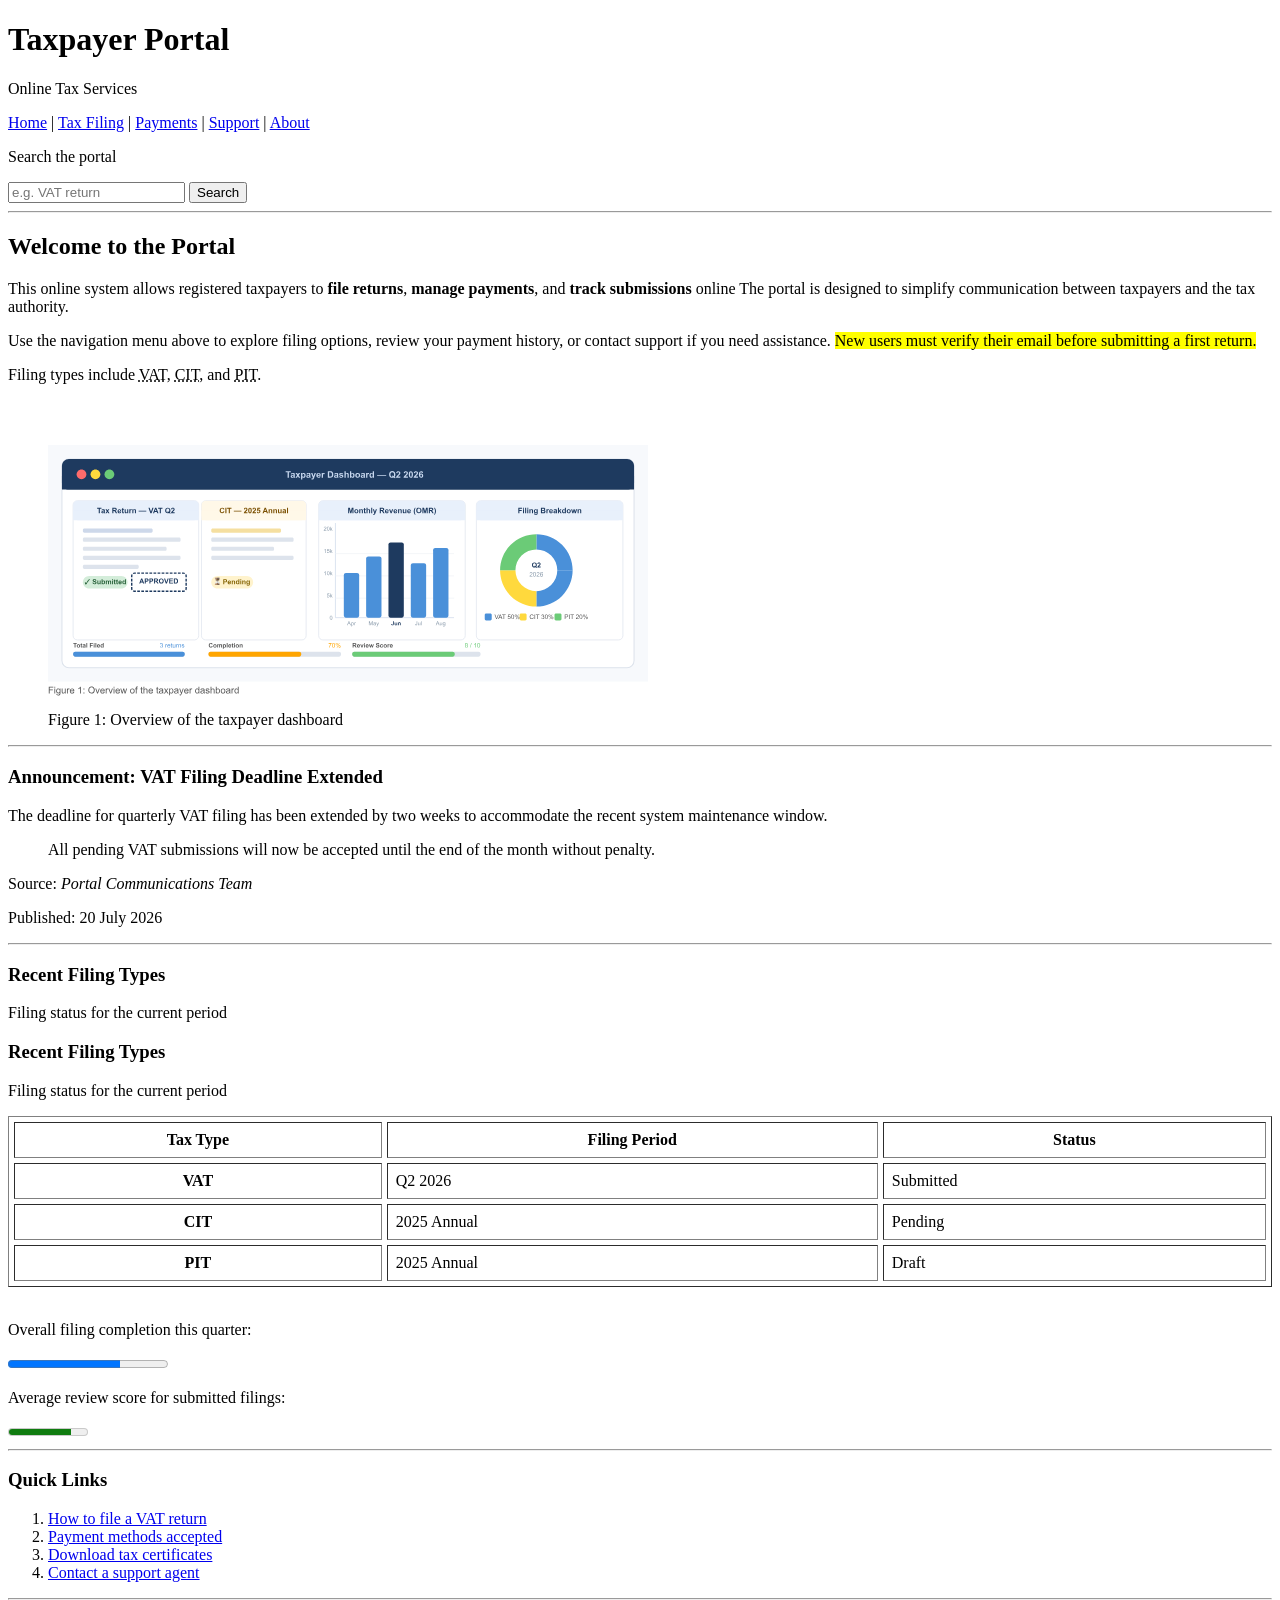
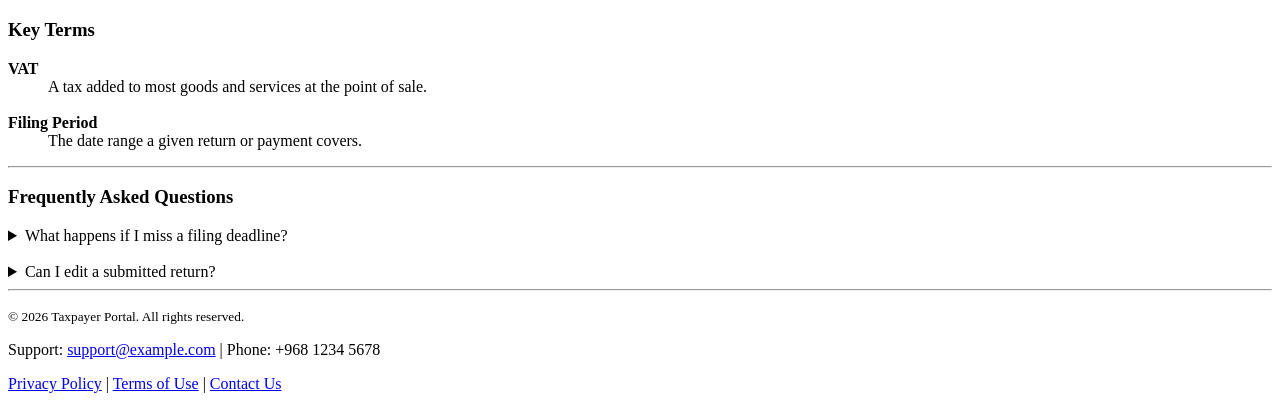
==== index.html @ 8554bd2b "initial work" ====
<!DOCTYPE html>
<html lang="en">
<head>
    <meta charset="UTF-8">
    <title>Taxpayer Portal Project</title>
</head>
<body>

    <h1>Taxpayer Portal</h1>
    <p>Online Tax Services</p>
    
    <p>
        <a href="#">Home</a> | 
        <a href="#">Tax Filing</a> | 
        <a href="#">Payments</a> | 
        <a href="#">Support</a> | 
        <a href="#">About</a>
    </p>

    <p>Search the portal</p>
    <input type="text" placeholder="e.g. VAT return">
    <button>Search</button>

    <hr>

    <h2>Welcome to the Portal</h2>
    <p>
        This online system allows registered taxpayers to
         <strong>file returns</strong>,
         <strong>manage payments</strong>, and 
         <strong>track submissions</strong> online
          The portal is designed to simplify
           communication between taxpayers and the tax authority.
    </p>
    
    <p>
        Use the navigation menu above to explore filing options,
         review your payment history, or contact support if you need assistance. 
        <mark>New users must verify their email before submitting a first return.</mark>
    </p>
    
    <p>
        Filing types include 
        <abbr title="Value Added Tax">VAT</abbr>, 
        <abbr title="Corporate Income Tax">CIT</abbr>, and 
        <abbr title="Personal Income Tax">PIT</abbr>.
    </p>

    <br>

    <figure>
        <img src="Figure.svg" alt="Picture" width="600">
        <figcaption>Figure 1: Overview of the taxpayer dashboard</figcaption>
    </figure>

    <hr>

    <h3>Announcement: VAT Filing Deadline Extended</h3>
    <p>
        The deadline for quarterly VAT filing has been extended by two
         weeks to accommodate the recent system maintenance window.
    </p>
    

    <blockquote cite="Portal Communications Team">
        All pending VAT submissions will now be accepted until the end of the month without penalty.
    </blockquote>
    
    <p>Source: <cite>Portal Communications Team</cite></p>
    <p>Published: <time datetime="2026-07-20">20 July 2026</time></p>

    <hr>

    <h3>Recent Filing Types</h3>
    <p>Filing status for the current period</p>
    
    <!-- قسم جدول الحالات والتقارير الحالية -->
<section>
    <h3>Recent Filing Types</h3>
    <p>Filing status for the current period</p>
    
    <!-- جدول مبني بالـ HTML فقط باستخدام خاصية الحدود والسماكة الافتراضية -->
    <table border="1" cellpadding="8" cellspacing="5" width="100%">
        <thead>
            <tr>
                <th>Tax Type</th>
                <th>Filing Period</th>
                <th >Status</th>
            </tr>
        </thead>
        <tbody>
            <tr>
                <th>VAT</th>
                <td>Q2 2026</td>
                <td>Submitted</td>
            </tr>
            <tr>
                <th>CIT</th>
                <td>2025 Annual</td>
                <td>Pending</td>
            </tr>
            <tr>
                <th>PIT</th>
                <td>2025 Annual</td>
                <td>Draft</td>
            </tr>
        </tbody>
    </table>
</section>


    <br>

    <p>Overall filing completion this quarter:</p>
    <progress value="70" max="100"></progress>
    
    <p>Average review score for submitted filings:</p>
    <meter value="8" min="0" max="10"></meter>

    <hr>

    <h3>Quick Links</h3>
    <ol>
        <li><a href="#">How to file a VAT return</a></li>
        <li><a href="#">Payment methods accepted</a></li>
        <li><a href="#">Download tax certificates</a></li>
        <li><a href="#">Contact a support agent</a></li>
    </ol>

    <hr>

    <h3>Key Terms</h3>

    <dl>
        <dt><strong>VAT</strong></dt>
        <dd>A tax added to most goods and services at the point of sale.</dd>

        <br>

        <dt><strong>Filing Period</strong></dt>
        <dd>The date range a given return or payment covers.</dd>
    </dl>

    <hr>

    <h3>Frequently Asked Questions</h3>

    <details>
        <summary>What happens if I miss a filing deadline?</summary>
        <p>Late submissions may be subject</p>
    </details>

    <br>

    <details>
        <summary>Can I edit a submitted return?</summary>
        <p>Yes, you can </p>
    </details>

    <hr>

    <p><small>&copy; <time datetime="2026">2026</time> Taxpayer Portal. All rights reserved.</small></p>
    <p>Support: <a href="mailto:support@example.com">support@example.com</a> | Phone: +968 1234 5678</p>
    <p>
        <a href="#">Privacy Policy</a> | 
        <a href="#">Terms of Use</a> | 
        <a href="#">Contact Us</a>
    </p>

</body>
</html>
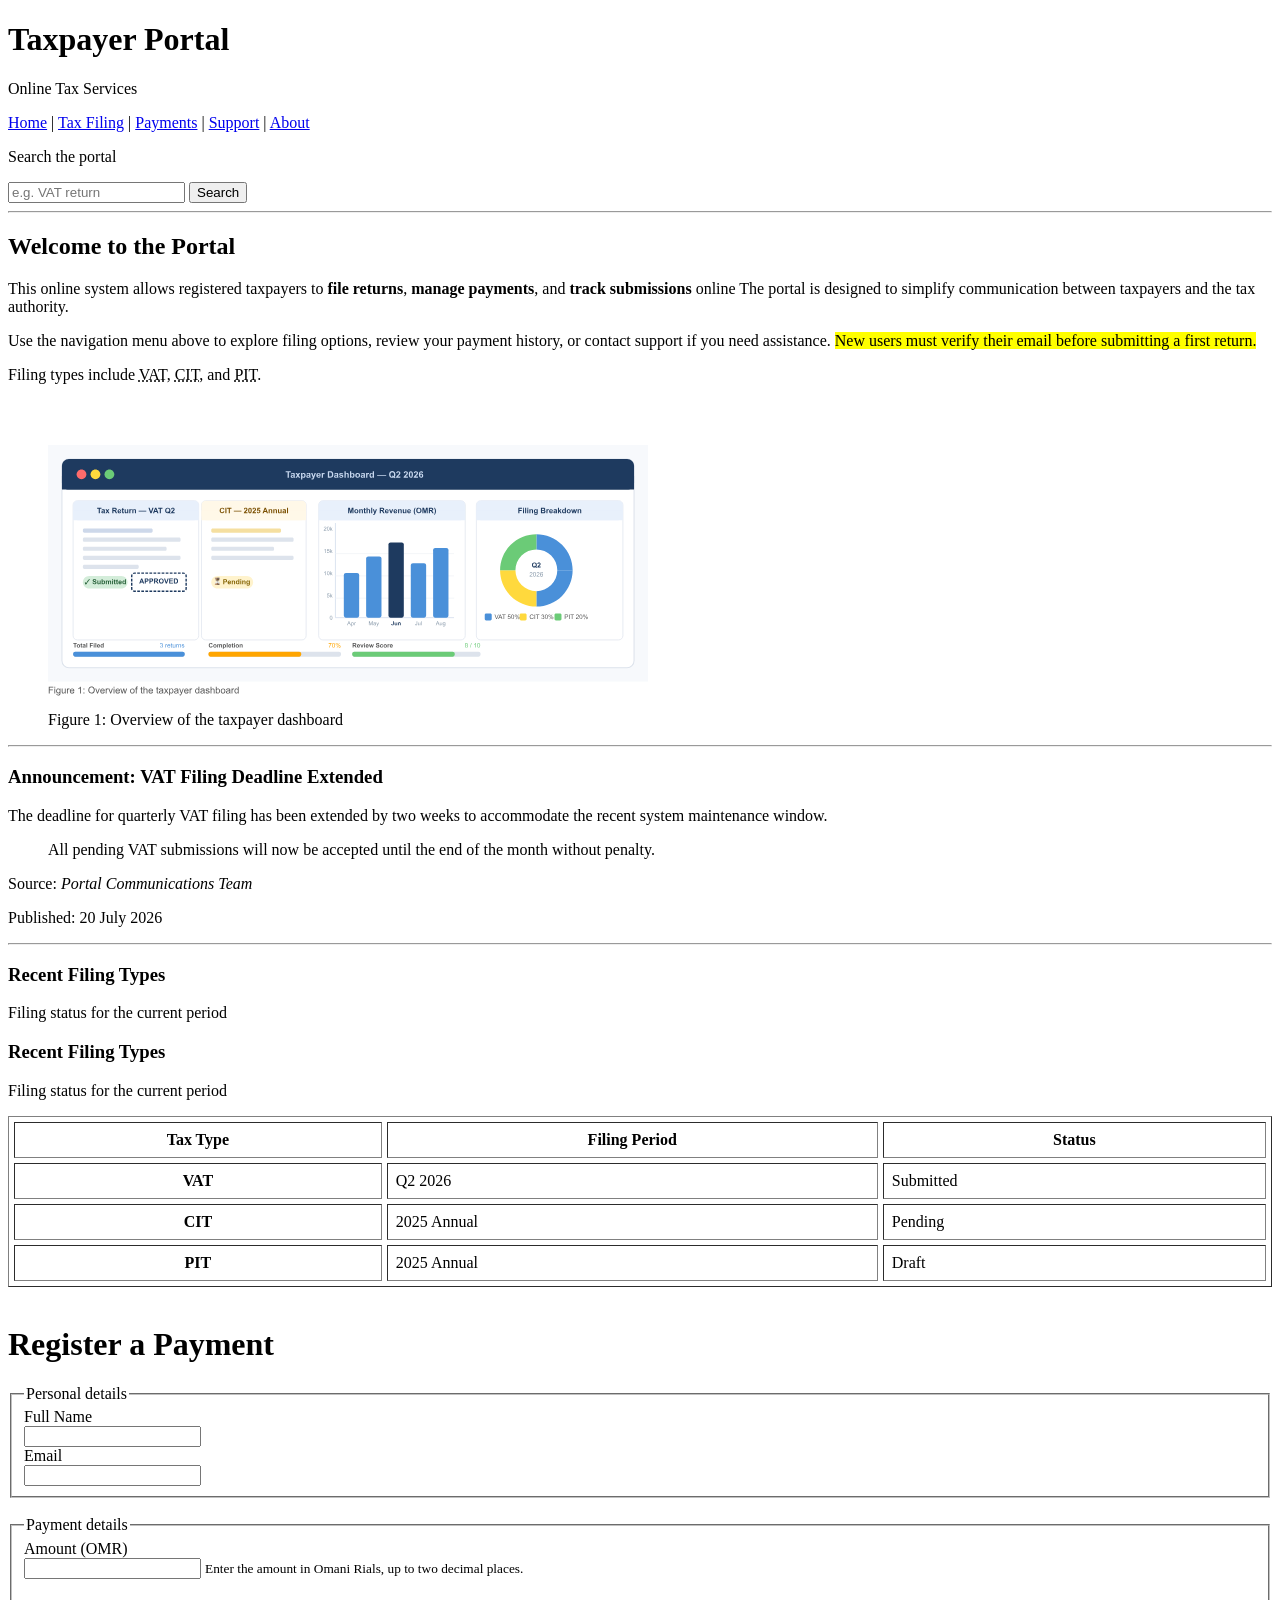
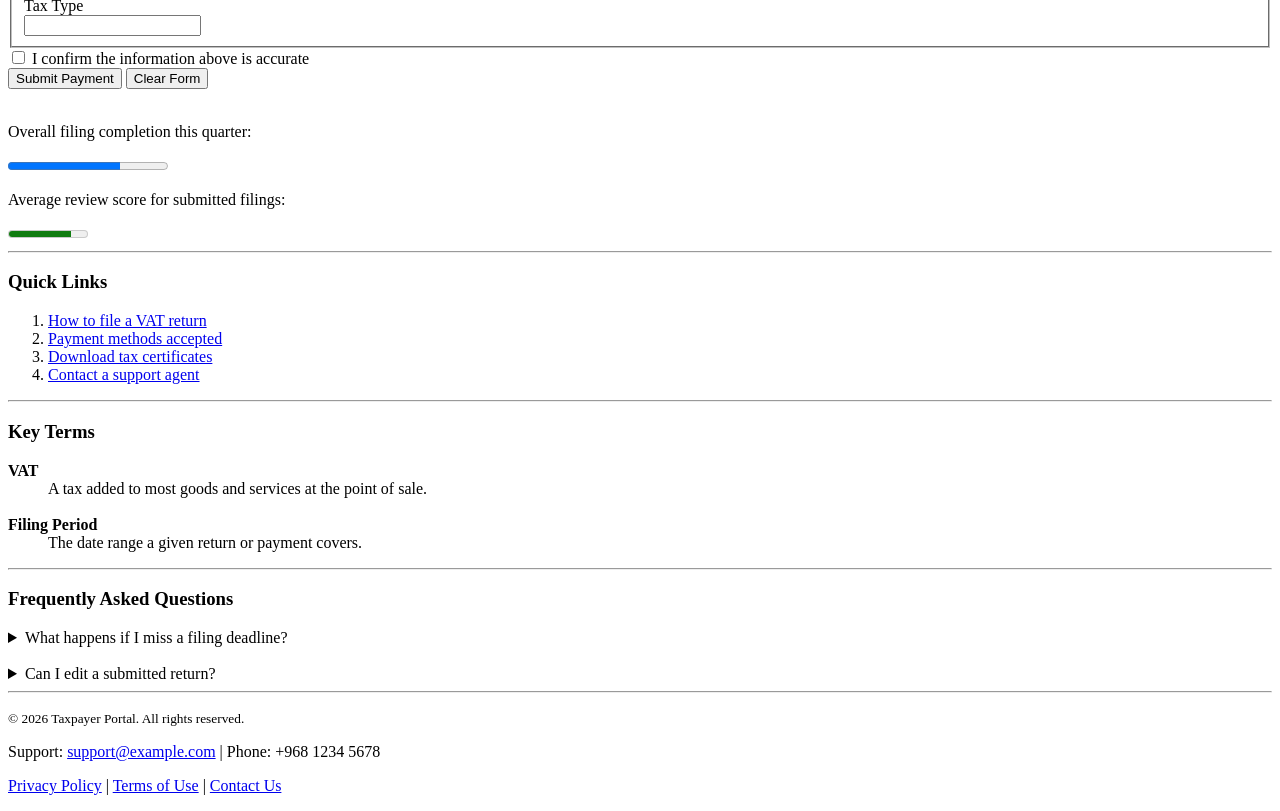
==== commit af3d32f4: "Add tax-forms page and update templates" ====
--- a/index.html
+++ b/index.html
@@ -2,7 +2,7 @@
 <html lang="en">
 <head>
     <meta charset="UTF-8">
-    <title>Taxpayer Portal Project</title>
+    <title>Index</title>
 </head>
 <body>
 
@@ -11,7 +11,7 @@
     
     <p>
         <a href="#">Home</a> | 
-        <a href="#">Tax Filing</a> | 
+        <a href=./tax-forms.html>Tax Filing</a> | 
         <a href="#">Payments</a> | 
         <a href="#">Support</a> | 
         <a href="#">About</a>
@@ -74,12 +74,12 @@
     <h3>Recent Filing Types</h3>
     <p>Filing status for the current period</p>
     
-    <!-- قسم جدول الحالات والتقارير الحالية -->
+   
 <section>
     <h3>Recent Filing Types</h3>
     <p>Filing status for the current period</p>
     
-    <!-- جدول مبني بالـ HTML فقط باستخدام خاصية الحدود والسماكة الافتراضية -->
+   
     <table border="1" cellpadding="8" cellspacing="5" width="100%">
         <thead>
             <tr>
@@ -107,9 +107,49 @@
         </tbody>
     </table>
 </section>
-
-
-    <br>
+<br>
+
+<h1>Register a Payment</h1>
+<form action="/orders" method="POST">
+
+  <fieldset>
+    <legend>Personal details</legend>
+
+    <label for="full-name">Full Name</label>
+    <br>
+    <input type="text" id="full-name" name="fullName" autocomplete="name" required>
+<br>
+    <label for="order-email">Email</label>
+    <br>
+    <input type="email" id="order-email" name="email" autocomplete="email" required>
+  </fieldset>
+<br>
+  <fieldset>
+
+    <legend>Payment details</legend>
+
+    <label for="order-amount">Amount (OMR)</label>
+    <br>
+    <input type="number" id="order-amount" name="amount" step="0.01" min="0" required>
+    
+    <small>Enter the amount in Omani Rials, up to two decimal places.</small>
+<br>
+<br>
+    <label for="tax-type">Tax Type</label>
+    <br>
+    <input type="text" id="tax-type" name="taxType" required>
+<br>
+  </fieldset>
+
+  <input type="checkbox" id="order-terms" name="terms" required>
+  <label for="order-terms">I confirm the information above is accurate</label>
+<br>
+  <button type="submit">Submit Payment</button>
+  <button type="reset">Clear Form</button>
+
+</form>
+
+<br>
 
     <p>Overall filing completion this quarter:</p>
     <progress value="70" max="100"></progress>
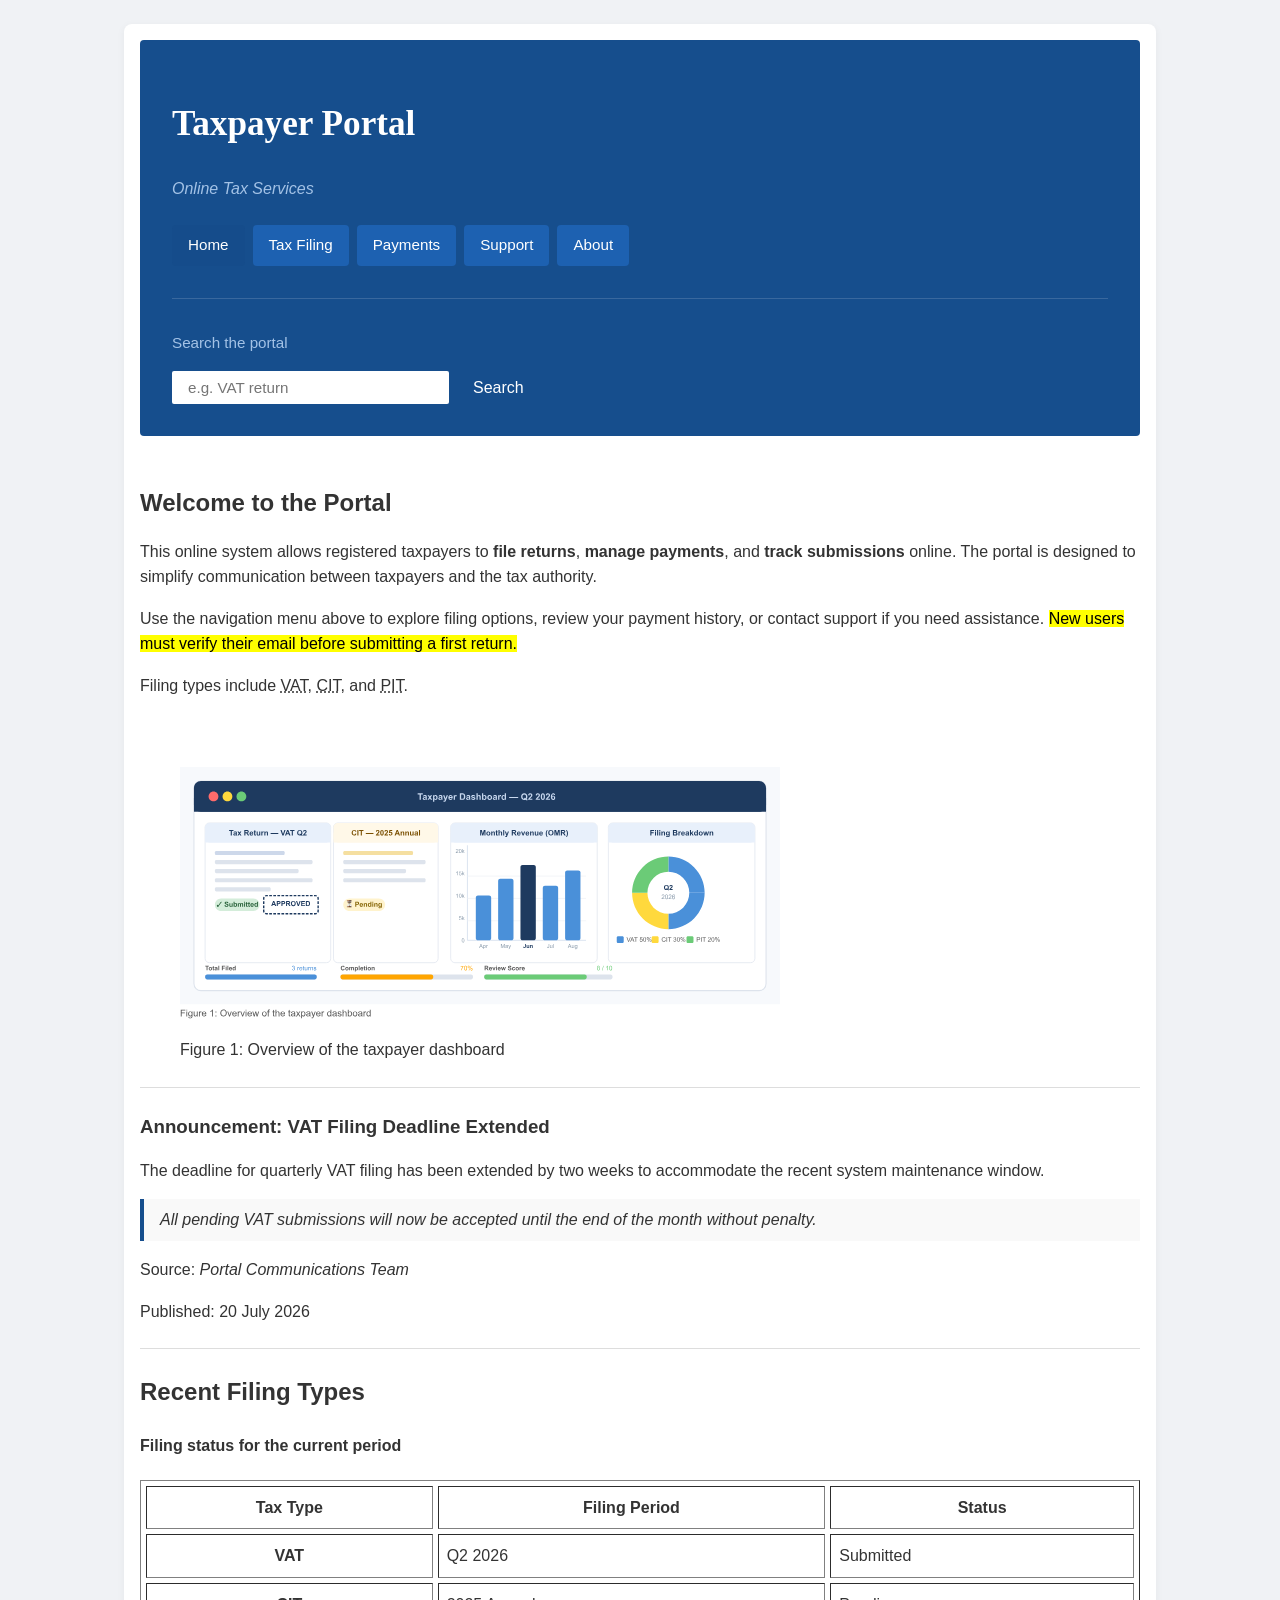
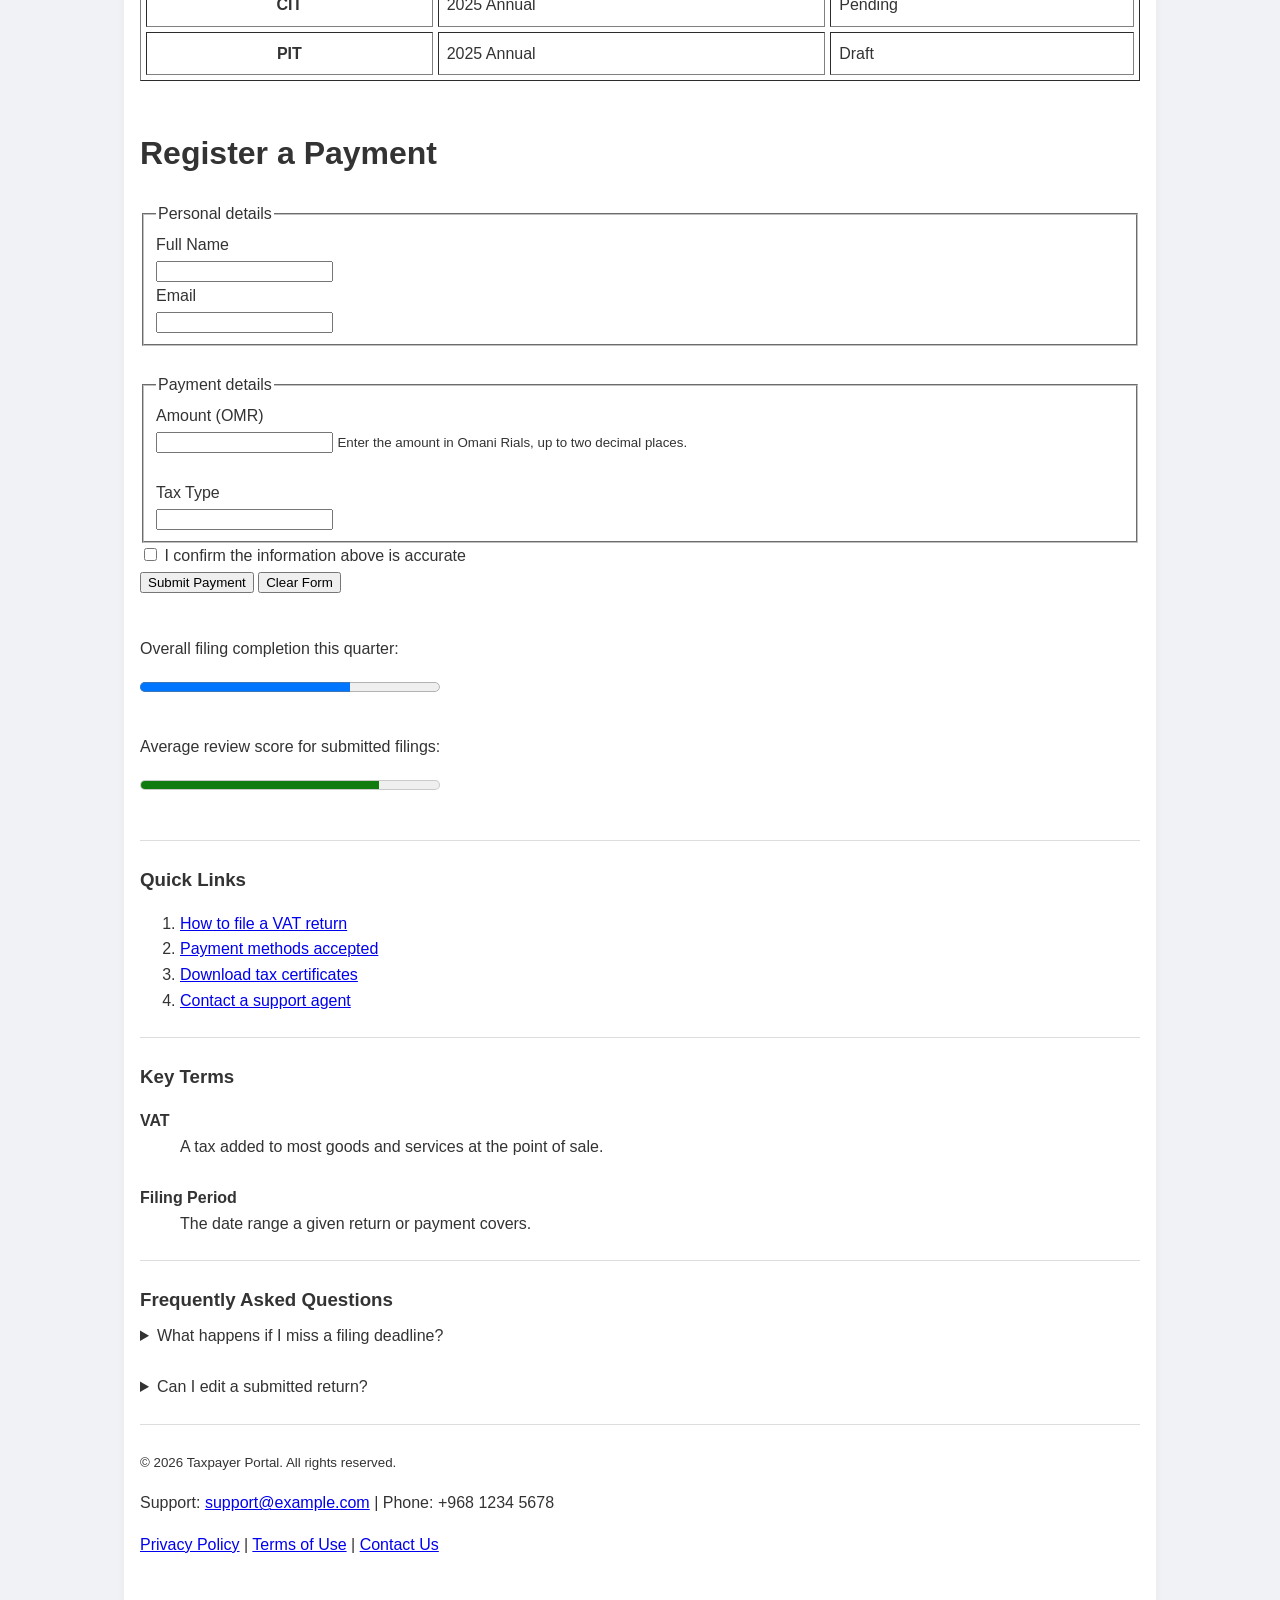
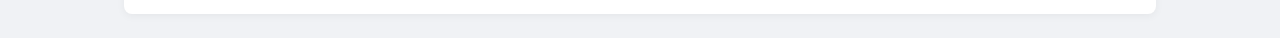
==== commit 1d99ad60: "Add some CSS" ====
--- a/index.html
+++ b/index.html
@@ -1,106 +1,115 @@
 <!DOCTYPE html>
 <html lang="en">
 <head>
-    <meta charset="UTF-8">
-    <title>Index</title>
+  <meta charset="UTF-8">
+  <meta name="viewport" content="width=device-width, initial-scale=1.0">
+  <title>Taxpayer Portal</title>
+  
+  <link rel="stylesheet" href="stylesheet.css">
 </head>
 <body>
 
-    <h1>Taxpayer Portal</h1>
-    <p>Online Tax Services</p>
-    
-    <p>
-        <a href="#">Home</a> | 
-        <a href=./tax-forms.html>Tax Filing</a> | 
-        <a href="#">Payments</a> | 
-        <a href="#">Support</a> | 
+  <div class="container">
+    
+    
+    <header>
+      <h1>Taxpayer Portal</h1>
+      <p class="subtitle">Online Tax Services</p>
+      
+      <nav class="nav-links">
+        <a href="#" class="active">Home</a>
+        <a href="./tax-forms.html">Tax Filing</a>
+        <a href="#">Payments</a>
+        <a href="#">Support</a>
         <a href="#">About</a>
-    </p>
-
-    <p>Search the portal</p>
-    <input type="text" placeholder="e.g. VAT return">
-    <button>Search</button>
-
-    <hr>
-
-    <h2>Welcome to the Portal</h2>
-    <p>
+      </nav>
+
+      <div class="line"></div>
+
+      <div class="search-box">
+        <label for="search">Search the portal</label>
+        <div class="search-input-group">
+          <input type="text" id="search" placeholder="e.g. VAT return">
+          <button>Search</button>
+        </div>
+      </div>
+    </header>
+
+   
+    <main class="content-area">
+      
+      <h2>Welcome to the Portal</h2>
+      <p>
         This online system allows registered taxpayers to
-         <strong>file returns</strong>,
-         <strong>manage payments</strong>, and 
-         <strong>track submissions</strong> online
-          The portal is designed to simplify
-           communication between taxpayers and the tax authority.
-    </p>
-    
-    <p>
+        <strong>file returns</strong>,
+        <strong>manage payments</strong>, and 
+        <strong>track submissions</strong> online.
+        The portal is designed to simplify communication between taxpayers and the tax authority.
+      </p>
+      
+      <p>
         Use the navigation menu above to explore filing options,
-         review your payment history, or contact support if you need assistance. 
+        review your payment history, or contact support if you need assistance. 
         <mark>New users must verify their email before submitting a first return.</mark>
-    </p>
-    
-    <p>
+      </p>
+      
+      <p>
         Filing types include 
         <abbr title="Value Added Tax">VAT</abbr>, 
         <abbr title="Corporate Income Tax">CIT</abbr>, and 
         <abbr title="Personal Income Tax">PIT</abbr>.
-    </p>
-
-    <br>
-
-    <figure>
-        <img src="Figure.svg" alt="Picture" width="600">
+      </p>
+
+      <br>
+
+      <figure>
+        <img src="Figure.svg" alt="Overview of the taxpayer dashboard" width="600">
         <figcaption>Figure 1: Overview of the taxpayer dashboard</figcaption>
-    </figure>
-
-    <hr>
-
-    <h3>Announcement: VAT Filing Deadline Extended</h3>
-    <p>
+      </figure>
+
+      <hr>
+
+      <h3>Announcement: VAT Filing Deadline Extended</h3>
+      <p>
         The deadline for quarterly VAT filing has been extended by two
-         weeks to accommodate the recent system maintenance window.
-    </p>
-    
-
-    <blockquote cite="Portal Communications Team">
+        weeks to accommodate the recent system maintenance window.
+      </p>
+      
+      <blockquote cite="Portal Communications Team">
         All pending VAT submissions will now be accepted until the end of the month without penalty.
-    </blockquote>
-    
-    <p>Source: <cite>Portal Communications Team</cite></p>
-    <p>Published: <time datetime="2026-07-20">20 July 2026</time></p>
-
-    <hr>
-
-    <h3>Recent Filing Types</h3>
-    <p>Filing status for the current period</p>
-    
-   
-<section>
-    <h3>Recent Filing Types</h3>
-    <p>Filing status for the current period</p>
-    
-   
+      </blockquote>
+      
+      <p>Source: <cite>Portal Communications Team</cite></p>
+      <p>Published: <time datetime="2026-07-20">20 July 2026</time></p>
+
+      <hr>
+
+    
+      <section class="filling-type">
+    <h2>Recent Filing Types</h2>
+    <h4>Filing status for the current period</h4>
+    
     <table border="1" cellpadding="8" cellspacing="5" width="100%">
         <thead>
             <tr>
-                <th>Tax Type</th>
-                <th>Filing Period</th>
-                <th >Status</th>
+                <th scope="col">Tax Type</th>
+                <th scope="col">Filing Period</th>
+                <th scope="col">Status</th>
             </tr>
         </thead>
         <tbody>
             <tr>
-                <th>VAT</th>
+                <th scope="row">VAT</th>
                 <td>Q2 2026</td>
                 <td>Submitted</td>
             </tr>
             <tr>
-                <th>CIT</th>
+                <th scope="row">CIT</th>
                 <td>2025 Annual</td>
                 <td>Pending</td>
             </tr>
             <tr>
-                <th>PIT</th>
+                <th scope="row">PIT</th>
                 <td>2025 Annual</td>
                 <td>Draft</td>
             </tr>
@@ -119,9 +128,11 @@
     <br>
     <input type="text" id="full-name" name="fullName" autocomplete="name" required>
 <br>
+
     <label for="order-email">Email</label>
     <br>
     <input type="email" id="order-email" name="email" autocomplete="email" required>
+    
   </fieldset>
 <br>
   <fieldset>
@@ -209,3 +220,10 @@
 
 </body>
 </html>
+
+
+
+
+
+
+
--- a/stylesheet.css
+++ b/stylesheet.css
@@ -0,0 +1,380 @@
+<!--
+@import url('https://fonts.googleapis.com/css2?family=Bonbon&display=swap');
+*{
+    font-family: "Roboto" ,sans-serif;
+
+}
+
+body {
+  font-family: -apple-system, BlinkMacSystemFont, "Segoe UI", Roboto, Helvetica, Arial, sans-serif;
+  background-color: #f0f2f5;
+  color: var(--text-dark);
+  line-height: 1.6;
+  padding: var(--space-md);
+}
+
+.container {
+  max-width: 1000px;
+  margin: 0 auto;
+  background-color: var(--bg-light);
+  padding: var(--space-md);
+  border-radius: 8px;
+  box-shadow: 0 2px 8px rgba(0,0,0,0.05);
+}
+
+header {
+  background-color: var(--bg-blue);
+  color: var(--text-white);
+  padding: var(--space-xl);
+  border-radius: 4px;
+  display: flex;
+  flex-direction: column;
+}
+
+header h1 {
+  font-size: 2.2rem;
+  font-weight: 700;
+  font-family: Georgia, serif; 
+  margin-bottom: var(--space-sm);
+}
+
+header .subtitle {
+  color: var(--text-light);
+  font-style: italic;
+  font-size: 1rem;
+  margin-bottom: var(--space-lg);
+}
+
+.nav-links {
+  display: flex;
+  gap: var(--space-sm);
+  flex-wrap: wrap;
+  margin-bottom: var(--space-xl); 
+}
+
+.nav-links a {
+  background-color: var(--btn-blue);
+  color: var(--text-white);
+  text-decoration: none;
+  padding: var(--space-sm) var(--space-md);
+  border-radius: 4px;
+  font-size: 0.95rem;
+  transition: background-color 0.2s ease;
+}
+
+.nav-links a.active {
+  background-color: var(--btn-active);
+}
+
+.line {
+  height: 1px;
+  background-color: var(--line-color);
+  width: 100%;
+  margin-bottom: var(--space-xl); 
+}
+
+.search-box {
+  display: flex;
+  flex-direction: column;
+  gap: var(--space-md);
+}
+
+.search-box label {
+  color: var(--text-light);
+  font-size: 0.95rem;
+}
+
+.search-input-group {
+  display: flex;
+  align-items: center;
+  gap: var(--space-md);
+}
+
+.search-input-group input {
+  width: 100%;
+  max-width: 245px;
+  padding: var(--space-sm) var(--space-md);
+  border: none;
+  border-radius: 2px;
+  font-size: 0.95rem;
+  color: #333;
+}
+
+.search-input-group button {
+  background: none;
+  border: none;
+  color: var(--text-white);
+  font-size: 1rem;
+  cursor: pointer;
+  padding: var(--space-xs) var(--space-sm);
+  transition: opacity 0.2s ease;
+}
+
+.content-area {
+  padding: var(--space-lg) 0;
+}
+
+h2, h3 {
+  margin-top: var(--space-lg);
+  margin-bottom: var(--space-sm);
+}
+
+p {
+  margin-bottom: var(--space-md);
+}
+
+hr {
+  border: 0;
+  height: 1px;
+  background-color: var(--border-color);
+  margin: var(--space-lg) 0;
+}
+
+blockquote {
+  border-left: 4px solid var(--bg-blue);
+  padding: var(--space-sm) var(--space-md);
+  background-color: var(--zebra-bg);
+  font-style: italic;
+  margin: var(--space-md) 0;
+}
+
+
+.data-table {
+  width: 100%;
+  border-collapse: collapse;
+  margin: var(--space-md) 0;
+}
+
+.data-table th, .data-table td {
+  border: 1px solid var(--border-color);
+  padding: var(--space-sm) var(--space-md);
+  text-align: left;
+}
+
+.data-table thead {
+  background-color: #f1f5f9;
+}
+
+.data-table tbody tr:nth-child(even) {
+  background-color: var(--zebra-bg);
+}
+
+
+.payment-form fieldset {
+  border: 1px solid var(--border-color);
+  padding: var(--space-md);
+  margin-bottom: var(--space-md);
+  border-radius: 4px;
+}
+
+.payment-form legend {
+  font-weight: bold;
+  padding: 0 var(--space-sm);
+}
+
+.payment-form label {
+  display: block;
+  margin-top: var(--space-sm);
+  font-weight: 500;
+}
+
+.payment-form input[type="text"],
+.payment-form input[type="email"],
+.payment-form input[type="number"] {
+  width: 100%;
+  max-width: 400px;
+  padding: var(--space-sm);
+  margin-top: var(--space-xs);
+  border: 1px solid var(--border-color);
+  border-radius: 4px;
+}
+
+.form-hint {
+  display: block;
+  color: #666;
+  font-size: 0.85rem;
+  margin-top: var(--space-xs);
+}
+
+.checkbox-group {
+  margin: var(--space-md) 0;
+  display: flex;
+  align-items: center;
+  gap: var(--space-sm);
+}
+
+.form-actions {
+  display: flex;
+  gap: var(--space-md);
+}
+
+.form-actions button {
+  padding: var(--space-sm) var(--space-md);
+  border: none;
+  border-radius: 4px;
+  cursor: pointer;
+  font-weight: 500;
+}
+
+.btn-submit {
+  background-color: var(--bg-blue);
+  color: var(--text-white);
+}
+
+.btn-reset {
+  background-color: #e2e8f0;
+  color: var(--text-dark);
+}
+
+
+progress, meter {
+  width: 100%;
+  max-width: 300px;
+  height: 20px;
+  margin-bottom: var(--space-md);
+}
+
+
+.links-list, .terms-list {
+  padding-left: var(--space-xl);
+  margin-bottom: var(--space-md);
+}
+
+.faq-item {
+  background-color: var(--zebra-bg);
+  padding: var(--space-sm);
+  border-radius: 4px;
+  margin-bottom: var(--space-sm);
+}
+
+.faq-item summary {
+  cursor: pointer;
+  font-weight: bold;
+}
+
+footer {
+  text-align: center;
+  padding-top: var(--space-lg);
+  border-top: 1px solid var(--border-color);
+  font-size: 0.9rem;
+  color: #666;
+}
+
+.footer-links {
+  margin-top: var(--space-xs);
+  display: flex;
+  justify-content: center;
+  gap: var(--space-md);
+}
+
+.nav-links a:hover, .btn-submit:hover {
+  background-color: var(--btn-active);
+}
+
+.search-input-group button:hover, footer a:hover {
+  text-decoration: underline;
+}
+
+.nav-links a:focus-visible,
+.search-input-group input:focus,
+.search-input-group button:focus-visible {
+  outline: 2px solid var(--text-white);
+  outline-offset: 2px;
+}
+
+:root {
+ 
+  --bg-blue: #164e8d;         
+  --btn-blue: #1d61b1;        
+  --btn-active: #154c8b;      
+  --line-color: rgba(255, 255, 255, 0.15); 
+  --text-white: #ffffff;
+  --text-light: #a3c2e6;      
+
+  
+  --text-dark: #333333;
+  --bg-light: #ffffff;
+  --border-color: #dddddd;
+  --zebra-bg: #f9f9f9;       
+
+  --space-xs: 4px;
+  --space-sm: 8px;
+  --space-md: 16px;
+  --space-lg: 24px;
+  --space-xl: 32px;
+}
+
+/* body, h1, h2,h3,h4,h5,h6,p{
+    font-size:"Roboto";
+    margin: 0;
+    padding:0;
+}
+.container{
+background-color:aliceblue;
+margin:0 auto;
+max-width: 900px;
+padding: 0 16px
+/* border:1px soild red;
+border-width: 1px;
+border-right-width:2px ;
+margin:0 auto 0 auto;
+padding:0 auto 16px auto; */
+
+/* .header {
+    padding-top: 24px 24px 16px;
+    border-radius:0 0 8px 8px ;
+    background-color: blue;
+    z-index: 1;
+}
+h1{
+    font-weight: 700px;
+    font-size:32px;
+    letter-spacing: 0.5px;
+    color:#FFF;
+    margin: 5PX 0 10PX 0;
+
+}
+.subtitle{
+    font-size: 16PX;
+    font-style: italic;
+    color: #C8D8EF;
+
+}
+img{
+    width:100%;
+
+}
+.header nav{
+    margin-top:24;
+}
+
+.header a , .sticky-nav{
+    font-size:14px;
+    padding:6px 12px;
+    background-color: #C8D8EF;
+    border-radius:after#FFF;
+    text-decoration:none;
+}
+.header a:hover{
+    background-color: darkblue;
+}
+.line{
+    height: 1px;
+    background-color: #C8D8EF;
+
+}
+.search-label{
+    color:#C8D8EF;
+    
+    
+}
+.search-input{
+    margin-top: 32px;
+    padding:10px 12px;
+    border: none}
+.search-btn{
+    padding: 10px 24px;
+    border:none;
+     color:white;
+      background: none;;
+} */ 
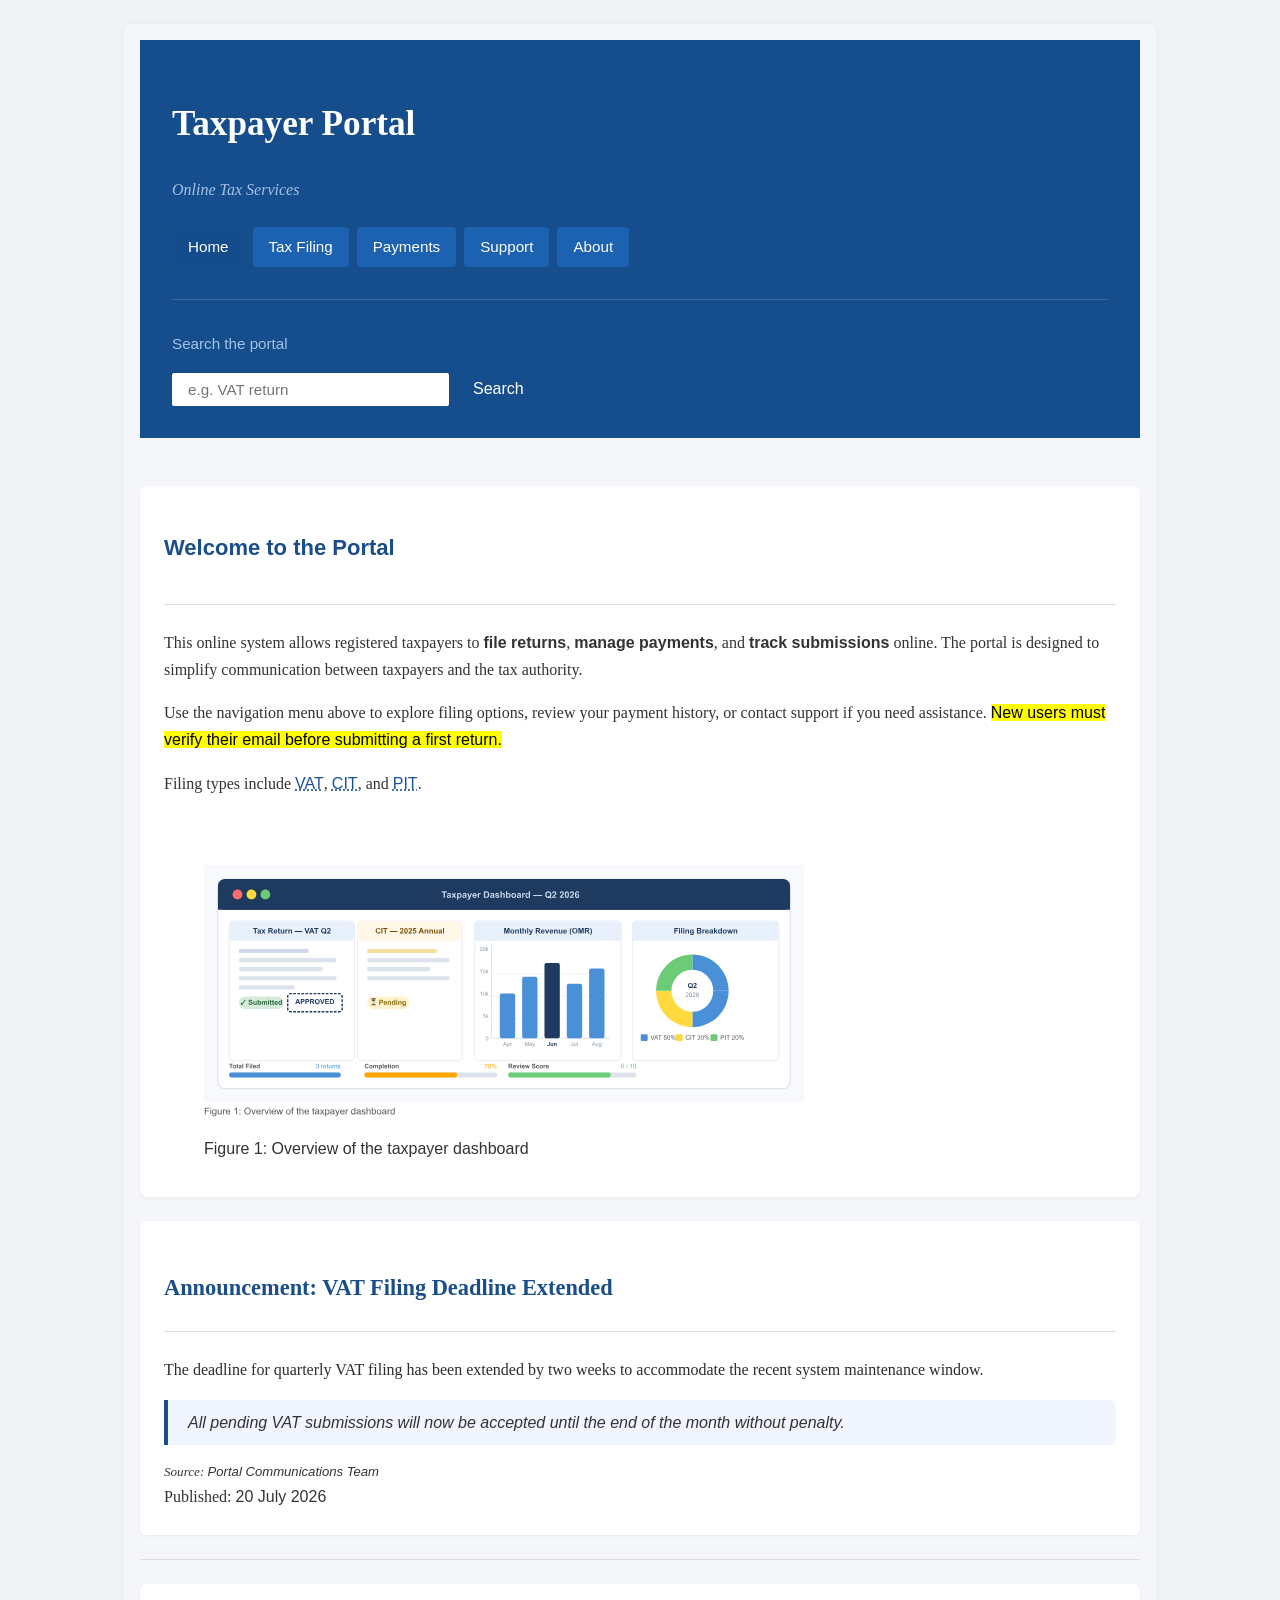
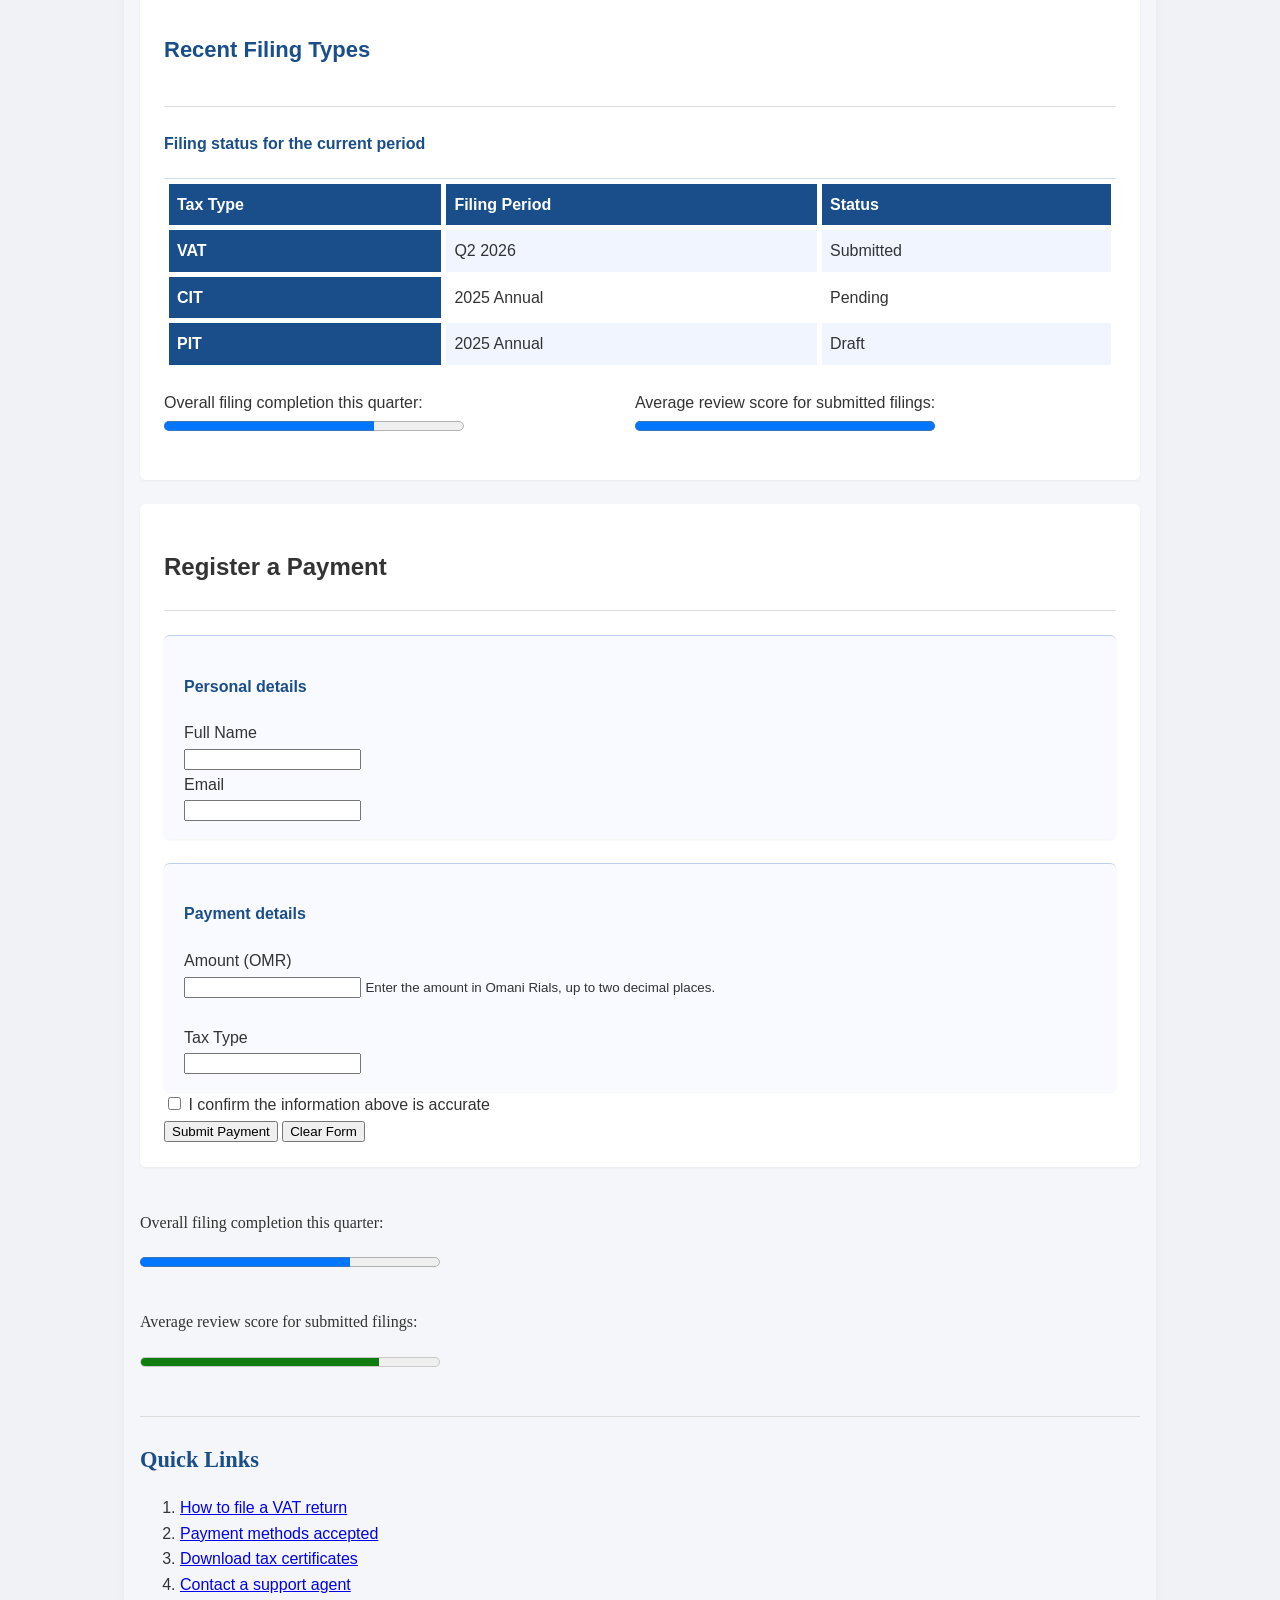
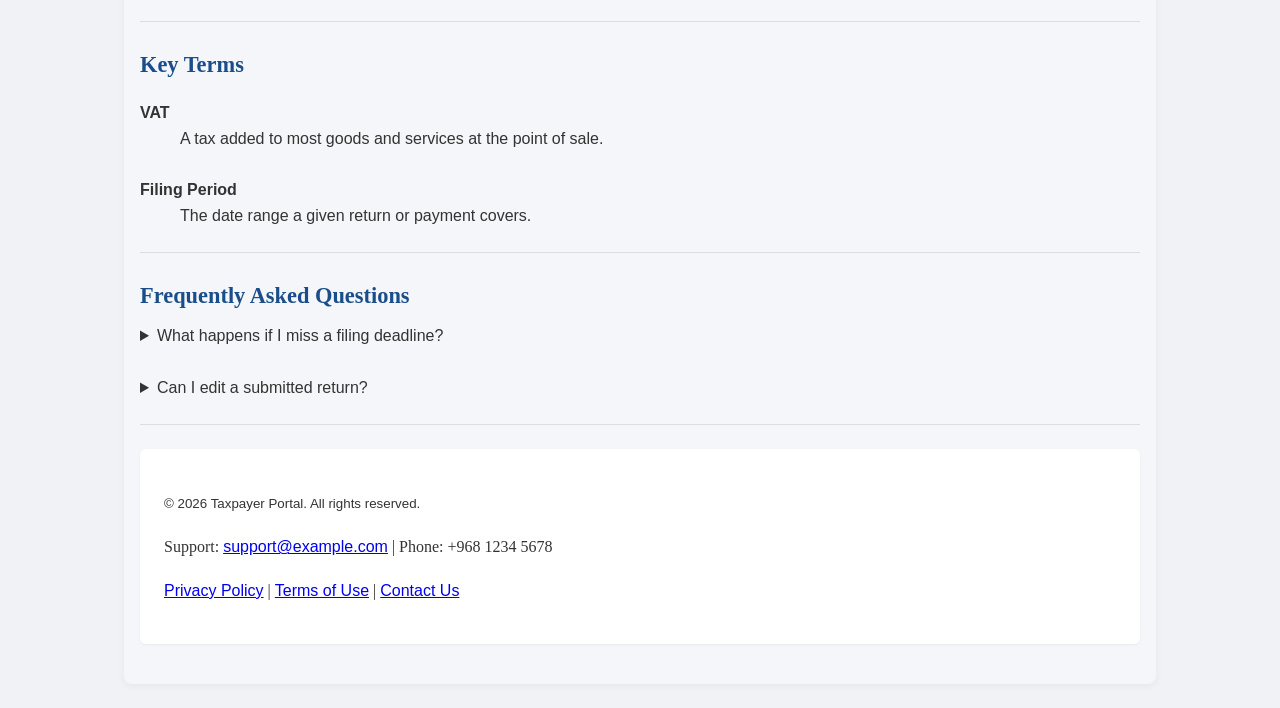
==== commit af5592d5: "Add 3 more CSS for HTML Index - reset.css - theme.css" ====
--- a/index.html
+++ b/index.html
@@ -3,15 +3,13 @@
 <head>
   <meta charset="UTF-8">
   <meta name="viewport" content="width=device-width, initial-scale=1.0">
-  <title>Taxpayer Portal</title>
+  <title>Taxpayer Portal-Index</title>
   
   <link rel="stylesheet" href="stylesheet.css">
 </head>
 <body>
 
   <div class="container">
-    
-    
     <header>
       <h1>Taxpayer Portal</h1>
       <p class="subtitle">Online Tax Services</p>
@@ -36,9 +34,12 @@
     </header>
 
    
+
+
     <main class="content-area">
-      
+      <section class="portal">
       <h2>Welcome to the Portal</h2>
+      <hr>
       <p>
         This online system allows registered taxpayers to
         <strong>file returns</strong>,
@@ -53,51 +54,49 @@
         <mark>New users must verify their email before submitting a first return.</mark>
       </p>
       
-      <p>
+      <p class="f">
         Filing types include 
         <abbr title="Value Added Tax">VAT</abbr>, 
         <abbr title="Corporate Income Tax">CIT</abbr>, and 
         <abbr title="Personal Income Tax">PIT</abbr>.
       </p>
-
       <br>
-
       <figure>
         <img src="Figure.svg" alt="Overview of the taxpayer dashboard" width="600">
         <figcaption>Figure 1: Overview of the taxpayer dashboard</figcaption>
       </figure>
-
+       </section>
+      
+      <section>
+      <h3>Announcement: VAT Filing Deadline Extended</h3>
       <hr>
-
-      <h3>Announcement: VAT Filing Deadline Extended</h3>
-      <p>
+      <div class="d">
         The deadline for quarterly VAT filing has been extended by two
         weeks to accommodate the recent system maintenance window.
-      </p>
-      
-      <blockquote cite="Portal Communications Team">
+      </div>
+      
+      <blockquote cite="Portal Communications Team" class="q">
         All pending VAT submissions will now be accepted until the end of the month without penalty.
       </blockquote>
       
-      <p>Source: <cite>Portal Communications Team</cite></p>
-      <p>Published: <time datetime="2026-07-20">20 July 2026</time></p>
-
+      <div class="s">Source: <cite>Portal Communications Team</cite></div>
+      <div class="p">Published: <time datetime="2026-07-20">20 July 2026</time></div>
+      </section>
       <hr>
-
-    
       <section class="filling-type">
     <h2>Recent Filing Types</h2>
+     <hr>
     <h4>Filing status for the current period</h4>
     
-    <table border="1" cellpadding="8" cellspacing="5" width="100%">
-        <thead>
+    <table class="t" cellpadding="8" cellspacing="5">
+        
             <tr>
                 <th scope="col">Tax Type</th>
                 <th scope="col">Filing Period</th>
                 <th scope="col">Status</th>
             </tr>
-        </thead>
-        <tbody>
+      
+       
             <tr>
                 <th scope="row">VAT</th>
                 <td>Q2 2026</td>
@@ -113,16 +112,26 @@
                 <td>2025 Annual</td>
                 <td>Draft</td>
             </tr>
-        </tbody>
     </table>
+<div class="progress-wrapper">
+    <label for="completion">
+        Overall filing completion this quarter:
+    </label>
+    <progress id="completion" max="100" value="70">70%</progress>
+</div>
+
+<div class="progress-wrapper">
+    <label for="score">Average review score for submitted filings: </label>
+    <progress id="score" max="100" value="100"></progress>
+</div>
 </section>
-<br>
-
+<section>
 <h1>Register a Payment</h1>
-<form action="/orders" method="POST">
-
-  <fieldset>
-    <legend>Personal details</legend>
+<hr>
+<form action="/orders" method="POST" >
+
+<section class="v">
+  <h4>Personal details</h4>
 
     <label for="full-name">Full Name</label>
     <br>
@@ -132,25 +141,24 @@
     <label for="order-email">Email</label>
     <br>
     <input type="email" id="order-email" name="email" autocomplete="email" required>
-    
-  </fieldset>
-<br>
-  <fieldset>
-
-    <legend>Payment details</legend>
-
+ </section>
+
+  
+<section class="v">
+  <h4>Payment details</h4>
     <label for="order-amount">Amount (OMR)</label>
     <br>
     <input type="number" id="order-amount" name="amount" step="0.01" min="0" required>
-    
+  
     <small>Enter the amount in Omani Rials, up to two decimal places.</small>
 <br>
 <br>
     <label for="tax-type">Tax Type</label>
     <br>
     <input type="text" id="tax-type" name="taxType" required>
-<br>
-  </fieldset>
+
+</section>
+  
 
   <input type="checkbox" id="order-terms" name="terms" required>
   <label for="order-terms">I confirm the information above is accurate</label>
@@ -159,7 +167,7 @@
   <button type="reset">Clear Form</button>
 
 </form>
-
+</section>
 <br>
 
     <p>Overall filing completion this quarter:</p>
@@ -168,8 +176,9 @@
     <p>Average review score for submitted filings:</p>
     <meter value="8" min="0" max="10"></meter>
 
-    <hr>
-
+
+
+    <hr>
     <h3>Quick Links</h3>
     <ol>
         <li><a href="#">How to file a VAT return</a></li>
@@ -178,37 +187,35 @@
         <li><a href="#">Contact a support agent</a></li>
     </ol>
 
-    <hr>
-
+
+
+    <hr>
     <h3>Key Terms</h3>
-
     <dl>
         <dt><strong>VAT</strong></dt>
         <dd>A tax added to most goods and services at the point of sale.</dd>
-
         <br>
-
         <dt><strong>Filing Period</strong></dt>
         <dd>The date range a given return or payment covers.</dd>
     </dl>
-
-    <hr>
+    <hr>
+
+
 
     <h3>Frequently Asked Questions</h3>
-
     <details>
         <summary>What happens if I miss a filing deadline?</summary>
         <p>Late submissions may be subject</p>
     </details>
-
-    <br>
-
+    <br>
     <details>
         <summary>Can I edit a submitted return?</summary>
         <p>Yes, you can </p>
     </details>
-
-    <hr>
+    <hr>
+    <section>
+      
+
 
     <p><small>&copy; <time datetime="2026">2026</time> Taxpayer Portal. All rights reserved.</small></p>
     <p>Support: <a href="mailto:support@example.com">support@example.com</a> | Phone: +968 1234 5678</p>
@@ -217,13 +224,8 @@
         <a href="#">Terms of Use</a> | 
         <a href="#">Contact Us</a>
     </p>
+   
+    </section>
 
 </body>
 </html>
-
-
-
-
-
-
-
--- a/stylesheet.css
+++ b/stylesheet.css
@@ -1,18 +1,62 @@
-<!--
 @import url('https://fonts.googleapis.com/css2?family=Bonbon&display=swap');
+
 *{
     font-family: "Roboto" ,sans-serif;
 
 }
 
 body {
-  font-family: -apple-system, BlinkMacSystemFont, "Segoe UI", Roboto, Helvetica, Arial, sans-serif;
+  font-family: "Roboto" ,sans-serif;
   background-color: #f0f2f5;
   color: var(--text-dark);
   line-height: 1.6;
   padding: var(--space-md);
 }
 
+section{
+  background-color: #ffffff;
+   border: 1px solid #dcdcdc;
+   border-radius: 6px; 
+   padding: 24px;
+  box-shadow: 0 1px 3px rgba(0,0,0,0.05);
+}
+.portal{
+  width: 900;
+height: 673.2169799804688;
+opacity: 1;
+padding-top: 20px;
+padding-right: 24px;
+padding-bottom: 20px;
+padding-left: 24px;
+border-radius: 8px;
+border-width: 1px;
+}
+p{
+  font-family: Georgia;
+font-weight: 400;
+font-style: Regular;
+font-size: 16px;
+line-height: 27.2px;
+letter-spacing: 0px;
+
+}
+.f{
+  font-family: Georgia;
+font-weight: 400;
+font-style: Regular;
+font-size: 16px;
+line-height: 27.2px;
+letter-spacing: 0px;
+
+}
+abbr{
+ 
+  text-decoration: underline dotted #1a529b; 
+  cursor: help; 
+  font-weight: 500; 
+ color: #1a529b;
+
+}
 .container {
   max-width: 1000px;
   margin: 0 auto;
@@ -20,13 +64,15 @@
   padding: var(--space-md);
   border-radius: 8px;
   box-shadow: 0 2px 8px rgba(0,0,0,0.05);
+  background: #F4F6F9;
+
 }
 
 header {
   background-color: var(--bg-blue);
   color: var(--text-white);
   padding: var(--space-xl);
-  border-radius: 4px;
+  /* border-radius: 4px; */
   display: flex;
   flex-direction: column;
 }
@@ -72,6 +118,60 @@
   width: 100%;
   margin-bottom: var(--space-xl); 
 }
+h3{
+  font-family: Georgia;
+font-weight: 700;
+font-style: Bold;
+font-size: 22.4px;
+line-height: 38.08px;
+letter-spacing: 0px;
+color: #1A4E8A;
+}
+.d{
+  font-family: Georgia;
+font-weight: 400;
+font-style: Regular;
+font-size: 16px;
+
+line-height: 27.2px;
+letter-spacing: 0px;
+color: #2C2C2C;
+}
+.q{
+  width: 850;
+height: 80;
+opacity: 1;
+padding-top: 10px;
+padding-right: 20px;
+padding-bottom: 10px;
+padding-left: 20px;
+border-left-width: 4px;
+border-top-right-radius: 6px;
+border-bottom-right-radius: 6px;
+background: #F0F5FF;
+border-left: 4px solid #1A4E8A
+}
+.s{
+  width: 224;
+height: 23;
+opacity: 1;
+font-family: Georgia;
+font-weight: 400;
+font-style: Regular;
+font-size: 13.12px;
+line-height: 22.3px;
+letter-spacing: 0px;
+font-style: Italic;
+}
+.p{
+  font-family: Georgia;
+font-weight: 400;
+font-style: Regular;
+font-size: 16px;
+line-height: 27.2px;
+letter-spacing: 0px;
+
+}
 
 .search-box {
   display: flex;
@@ -113,7 +213,11 @@
 .content-area {
   padding: var(--space-lg) 0;
 }
-
+h2, h4{
+  color: #1A4E8A;
+  
+
+}
 h2, h3 {
   margin-top: var(--space-lg);
   margin-bottom: var(--space-sm);
@@ -136,6 +240,85 @@
   background-color: var(--zebra-bg);
   font-style: italic;
   margin: var(--space-md) 0;
+}
+.t{
+  width: 850;
+height: 213.8515625;
+opacity: 1;
+width: 264.5390625;
+height: 44.84375;
+opacity: 1;
+border-width: 1px;
+top: 168.51px;
+left: 584.96px;
+border-top: 1px solid #D0DCE8
+}
+
+.filling-type table{
+width:100% ;
+}
+.filling-type th{
+background-color: #1A4E8A;
+color:#FFF;
+text-align: left;
+}
+.filling-type td{
+border:1px soild #D0DCF8;
+}
+.filling-type tr:nth-child(even){
+    background-color: #F0F5FF;
+}
+
+.progress-wrapper {
+    display: inline-block;
+    margin-top: 20px;
+    width: 49%;
+}
+
+section{
+background-color: white;
+border:1px;
+padding:24px;
+margin-top: 24px;
+}
+section h2 {
+    color: #1A4E8A;
+    font-size: 22px;
+    border-bottom: 2px soild #D0DCE8;
+    padding-bottom:15px;
+}
+
+.v{
+  width: 846;
+height: 213;
+opacity: 1;
+padding-top: 16px;
+padding-right: 20px;
+padding-bottom: 16px;
+padding-left: 20px;
+border-radius: 6px;
+border-width: 1px;
+background: #F8FAFF;
+border-top: 1px solid #C0D0E8;
+}
+
+
+
+
+
+
+
+
+
+/* توزيع عناصر التاكس بداخل الصندوق الأزرق بمسافات متطابقة مع أسطر الجدول */
+.tax-item {
+  padding: 14px 16px;
+  font-weight: bold;
+  border-bottom: 1px solid rgba(255, 255, 255, 0.1); /* فواصل خفيفة جداً اختيارية */
+}
+
+.tax-item:last-child {
+  border-bottom: none;
 }
 
 
@@ -281,6 +464,22 @@
   outline: 2px solid var(--text-white);
   outline-offset: 2px;
 }
+
+
+
+
+
+
+
+
+
+
+
+
+
+
+
+
 
 :root {
  
@@ -377,4 +576,5 @@
     border:none;
      color:white;
       background: none;;
-} */ +} 
+*/
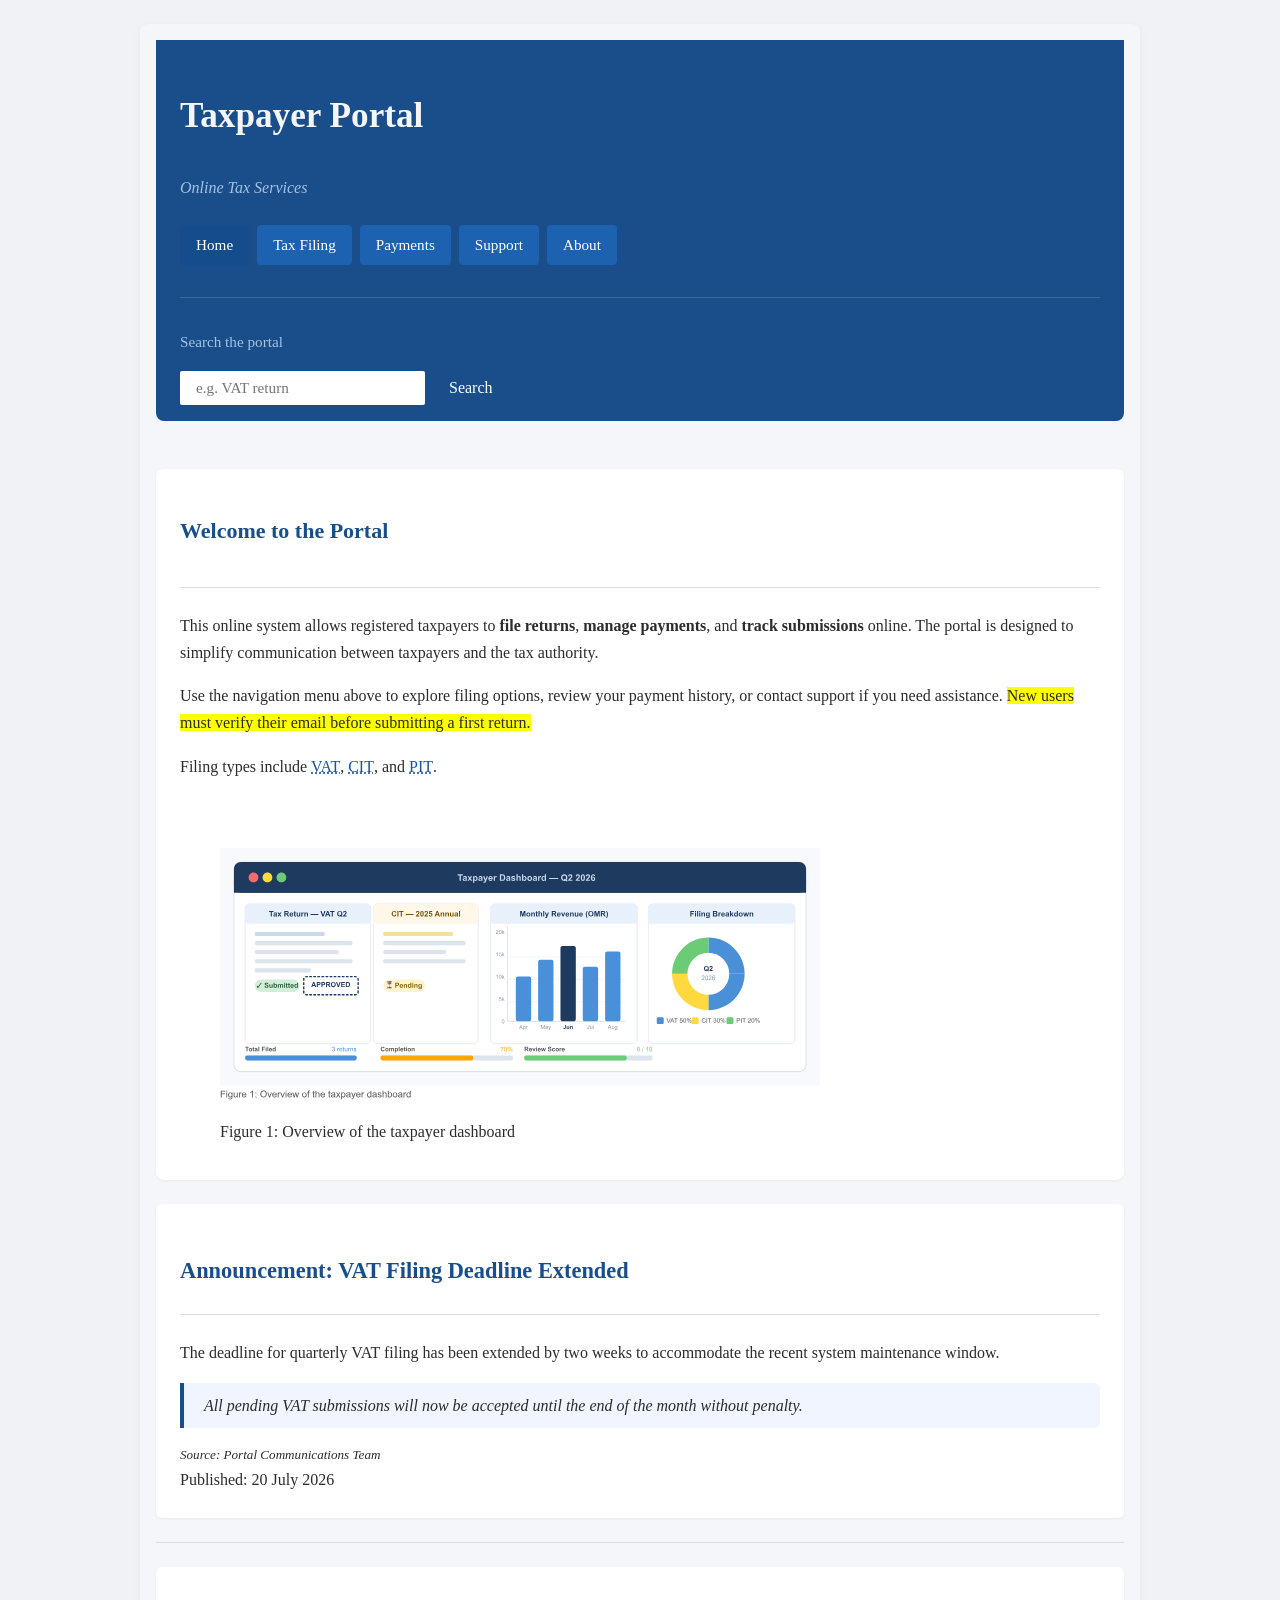
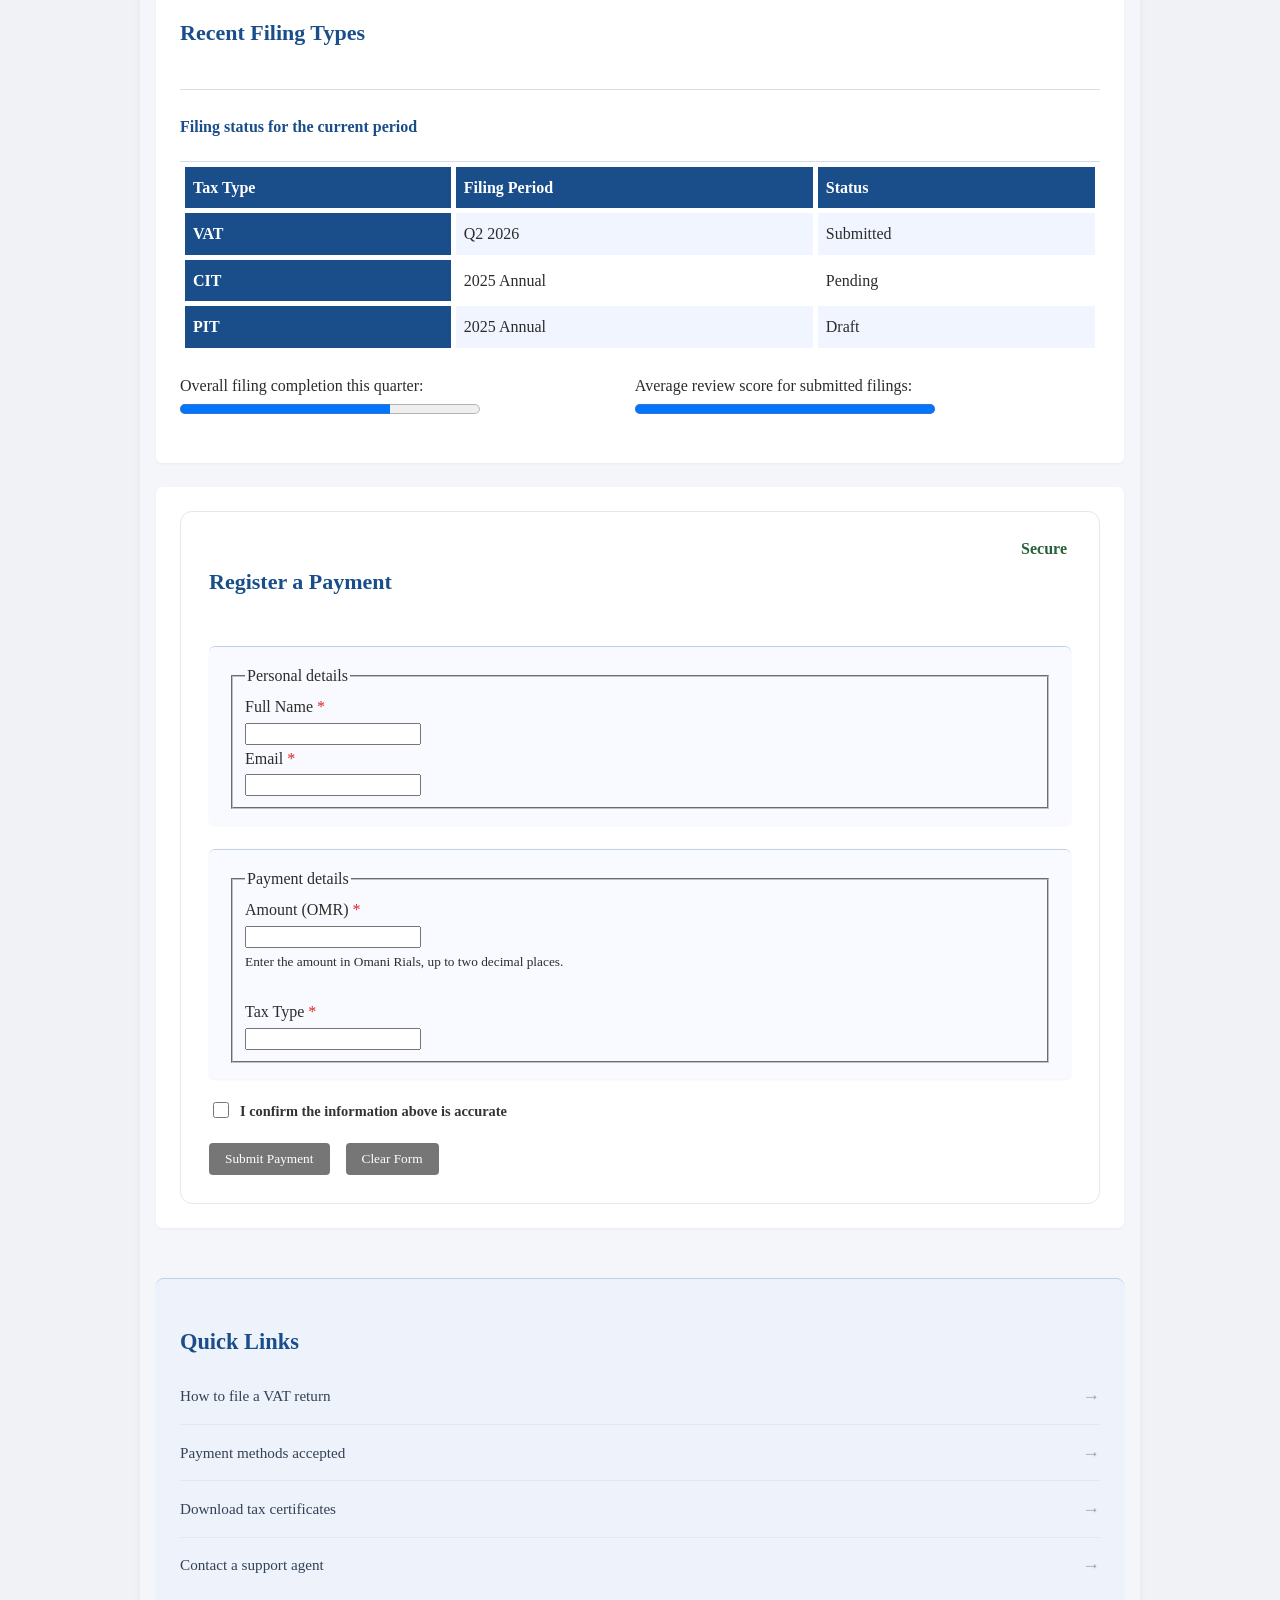
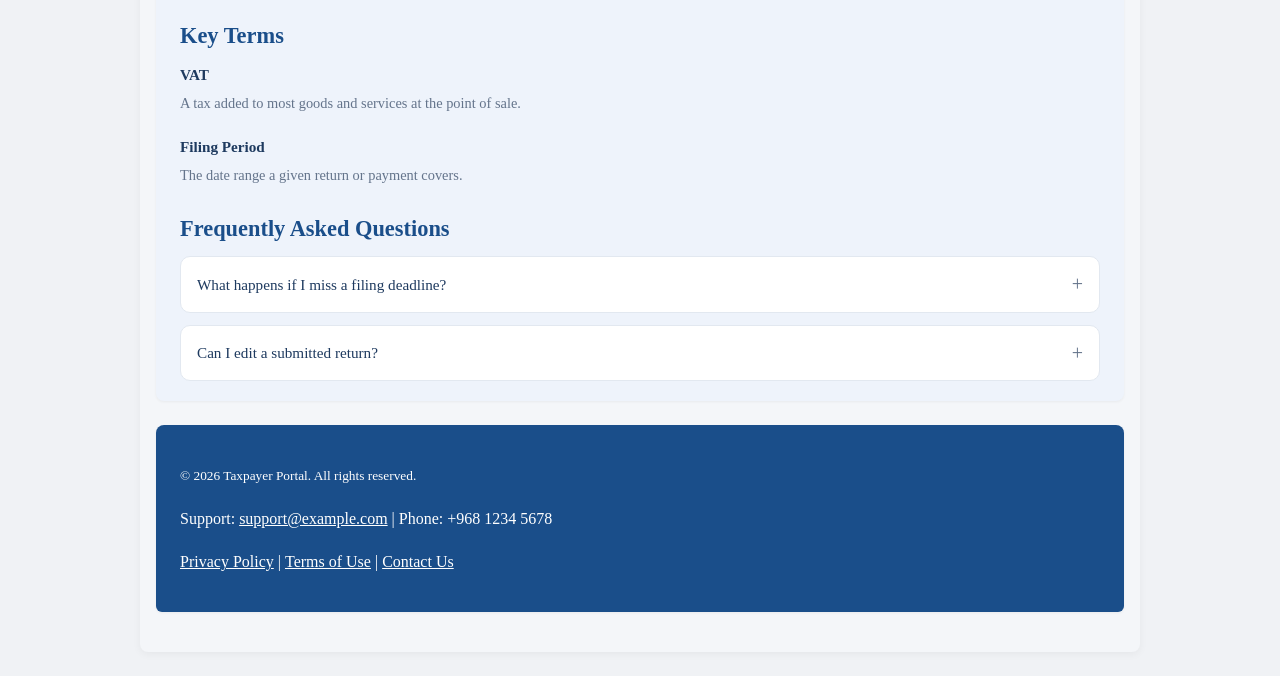
==== commit c70126cc: "Final CSS" ====
--- a/index.html
+++ b/index.html
@@ -25,11 +25,14 @@
       <div class="line"></div>
 
       <div class="search-box">
+
         <label for="search">Search the portal</label>
+
         <div class="search-input-group">
           <input type="text" id="search" placeholder="e.g. VAT return">
           <button>Search</button>
         </div>
+
       </div>
     </header>
 
@@ -83,6 +86,9 @@
       <div class="p">Published: <time datetime="2026-07-20">20 July 2026</time></div>
       </section>
       <hr>
+
+
+
       <section class="filling-type">
     <h2>Recent Filing Types</h2>
      <hr>
@@ -125,106 +131,130 @@
     <progress id="score" max="100" value="100"></progress>
 </div>
 </section>
-<section>
-<h1>Register a Payment</h1>
-<hr>
-<form action="/orders" method="POST" >
-
-<section class="v">
-  <h4>Personal details</h4>
-
-    <label for="full-name">Full Name</label>
-    <br>
-    <input type="text" id="full-name" name="fullName" autocomplete="name" required>
-<br>
-
-    <label for="order-email">Email</label>
-    <br>
-    <input type="email" id="order-email" name="email" autocomplete="email" required>
- </section>
-
-  
-<section class="v">
-  <h4>Payment details</h4>
-    <label for="order-amount">Amount (OMR)</label>
-    <br>
-    <input type="number" id="order-amount" name="amount" step="0.01" min="0" required>
-  
-    <small>Enter the amount in Omani Rials, up to two decimal places.</small>
-<br>
-<br>
-    <label for="tax-type">Tax Type</label>
-    <br>
-    <input type="text" id="tax-type" name="taxType" required>
-
-</section>
-  
-
-  <input type="checkbox" id="order-terms" name="terms" required>
-  <label for="order-terms">I confirm the information above is accurate</label>
-<br>
-  <button type="submit">Submit Payment</button>
-  <button type="reset">Clear Form</button>
-
-</form>
-</section>
-<br>
-
-    <p>Overall filing completion this quarter:</p>
-    <progress value="70" max="100"></progress>
-    
-    <p>Average review score for submitted filings:</p>
-    <meter value="8" min="0" max="10"></meter>
-
-
-
-    <hr>
-    <h3>Quick Links</h3>
-    <ol>
-        <li><a href="#">How to file a VAT return</a></li>
-        <li><a href="#">Payment methods accepted</a></li>
-        <li><a href="#">Download tax certificates</a></li>
-        <li><a href="#">Contact a support agent</a></li>
-    </ol>
-
-
-
-    <hr>
-    <h3>Key Terms</h3>
-    <dl>
-        <dt><strong>VAT</strong></dt>
-        <dd>A tax added to most goods and services at the point of sale.</dd>
-        <br>
-        <dt><strong>Filing Period</strong></dt>
-        <dd>The date range a given return or payment covers.</dd>
-    </dl>
-    <hr>
-
-
-
-    <h3>Frequently Asked Questions</h3>
-    <details>
-        <summary>What happens if I miss a filing deadline?</summary>
-        <p>Late submissions may be subject</p>
-    </details>
-    <br>
-    <details>
-        <summary>Can I edit a submitted return?</summary>
-        <p>Yes, you can </p>
-    </details>
-    <hr>
-    <section>
-      
-
-
-    <p><small>&copy; <time datetime="2026">2026</time> Taxpayer Portal. All rights reserved.</small></p>
-    <p>Support: <a href="mailto:support@example.com">support@example.com</a> | Phone: +968 1234 5678</p>
-    <p>
+
+
+
+
+<section class="register-payment">
+  <div class="form-card">
+    <div class="form-header">
+
+      <h2>Register a Payment</h2>
+
+      <span class="secure-label">Secure</span>
+      
+    </div>
+
+    <form>
+      <!-- Personal details -->
+       <section class="v">
+      <fieldset class="fieldset-set">
+        <legend>Personal details</legend>
+
+        <label for="full-name" class="required">Full Name</label>
+<br>
+        <input type="text" id="full-name" name="fullName" autocomplete="name" required>
+<br>
+        <label for="order-email" class="required">Email</label>
+<br>
+        <input type="email" id="order-email" name="email" autocomplete="email" required>
+      </fieldset>
+      </section>
+
+      <!-- Payment details -->
+       <section class="v">
+      <fieldset class="fieldset-set">
+        <legend>Payment details</legend>
+
+        <label for="order-amount" class="required">Amount (OMR)</label>
+<br>       
+        <input type="number" id="order-amount" name="amount" step="0.01" min="0" required>
+<br>
+        <small class="helper-text">Enter the amount in Omani Rials, up to two decimal places.</small>
+<br>
+<br>
+        <label for="tax-type" class="required">Tax Type</label>
+<br>
+        <input type="text" id="tax-type" name="taxType" required>
+      </fieldset>
+      </section>
+
+      <!-- Confirmation -->
+      <div class="terms">
+        <input type="checkbox" id="order-terms" name="terms" required>
+        <label for="order-terms" class="ss">I confirm the information above is accurate</label>
+      </div>
+
+      <!-- Buttons -->
+      <div class="form-actions">
+        <button type="submit" class="submit-t" disabled>Submit Payment</button>
+        <button type="reset" class="clear-layout">Clear Form</button>
+      </div>
+
+    </form>
+  </div>
+</section>
+<br>
+  
+
+<section class="quick">
+  <!-- Quick Links -->
+  <h3 >Quick Links</h3>
+
+  <ul class="quick-links">
+    <li><a href="/vat/how-to-file" class="quick-link">How to file a VAT return</a></li>
+
+    <li><a href="/payment/method" class="quick-link">Payment methods accepted</a></li>
+
+    <li><a href="#" class="quick-link">Download tax certificates</a></li>
+
+    <li><a href="#" class="quick-link">Contact a support agent</a></li>
+  </ul>
+
+
+  <!-- Key Terms -->
+  <h3>Key Terms</h3>
+
+  <dl class="key-terms">
+
+    <dt>VAT</dt>
+    <dd>A tax added to most goods and services at the point of sale.</dd>
+
+    <dt>Filing Period</dt>
+    <dd>The date range a given return or payment covers.</dd>
+
+  </dl>
+
+  <!-- FAQ -->
+  <h3 >Frequently Asked Questions</h3>
+
+  <div class="faq-list">
+
+    <div class="faq-card">
+      <button class="faq-question">What happens if I miss a filing deadline?</button>
+    </div>
+
+
+    <div class="faq-card">
+      <button class="faq-question">Can I edit a submitted return?</button>
+    </div>
+
+  </div>
+</section>
+
+
+<section class="foooter">
+  
+<p ><small>&copy; <time datetime="2026">2026</time> Taxpayer Portal. All rights reserved.</small></p>
+    <p >Support: <a href="mailto:support@example.com">support@example.com</a> | Phone: +968 1234 5678</p>
+    <p >
         <a href="#">Privacy Policy</a> | 
-        <a href="#">Terms of Use</a> | 
+        <a  href="#">Terms of Use</a> | 
         <a href="#">Contact Us</a>
     </p>
-   
+  
+</section>
+    
     </section>
 
 </body>
--- a/stylesheet.css
+++ b/stylesheet.css
@@ -1,8 +1,10 @@
 @import url('https://fonts.googleapis.com/css2?family=Bonbon&display=swap');
 
 *{
-    font-family: "Roboto" ,sans-serif;
-
+    font-family:  Georgia, 'Times New Roman ',Times , serif;
+    /* "Roboto" ,sans-serif; */
+    color: #2C2C2C;
+    box-sizing: border-box;
 }
 
 body {
@@ -38,6 +40,7 @@
 font-size: 16px;
 line-height: 27.2px;
 letter-spacing: 0px;
+
 
 }
 .f{
@@ -69,19 +72,55 @@
 }
 
 header {
-  background-color: var(--bg-blue);
-  color: var(--text-white);
-  padding: var(--space-xl);
+background-color: var(--bg-blue);
+color: var(--text-white);
+padding: var(--space-xl);
+background-color: #1A4E8A;
+margin: 0;
+display: flex;
+flex-direction: column;
+width: 900;
+height: 320.4765625;
+opacity: 1;
+padding-top: 24px;
+padding-right: 24px;
+padding-bottom: 16px;
+padding-left: 24px;
+border-bottom-right-radius: 8px;
+border-bottom-left-radius: 8px;
   /* border-radius: 4px; */
-  display: flex;
-  flex-direction: column;
-}
+  /* gap: 50px;
+  align-items: flex-start;
+  justify-content: center;
+  height: 300px;
+  flex-grow:1px;   كيف احطه في اول ايلمنت و منتصف ايلمنت 
+  flex-wrap: wrap; */
+  
+}
+/* .header nav{ */
+  /* gap: 50px;
+  align-items: flex-start;
+  justify-content: center;
+  height: 300px;
+  flex-wrap: wrap;
+  flex-direction: column; */
+/* } */
 
 header h1 {
   font-size: 2.2rem;
   font-weight: 700;
   font-family: Georgia, serif; 
   margin-bottom: var(--space-sm);
+  color: #F4F6F9;
+}
+h1{
+  width: 850;
+height: 47;
+padding-bottom: 6px;
+opacity: 1;
+border-bottom-width: 2px;
+border-bottom: 2px solid #D0DCE8
+background-color#F4F6F9;
 }
 
 header .subtitle {
@@ -268,6 +307,12 @@
 .filling-type tr:nth-child(even){
     background-color: #F0F5FF;
 }
+/* العمود الأول أزرق غامق */
+.filings-table td.tax-type {
+  background-color: #1A4E8A;
+  color: white;
+  font-weight: 500;
+}
 
 .progress-wrapper {
     display: inline-block;
@@ -301,13 +346,292 @@
 background: #F8FAFF;
 border-top: 1px solid #C0D0E8;
 }
-
-
-
-
-
-
-
+.form-card {
+  position: relative;
+  background: var(--color-surface, #fff);
+  border: 1px solid var(--color-border, #e5e7eb);
+  border-radius: 12px;
+  padding: 1.75rem;
+
+}
+
+.form-header {
+  display: flex;
+  justify-content: space-between;
+  align-items: center;
+  margin-bottom: 1.5rem;
+}
+.secure-label{
+position: absolute;
+top: 1.25rem;
+right: 1.25rem;
+color: #276139;
+/* padding: 8px 16px; */
+padding: 0.25rem 0.75rem;
+font-weight: 600;
+border-radius: 999px;
+/* 16px */
+}
+label.required::after {
+  content: " *";
+  color: var(--color-danger, #dc2626);
+}
+.register-payment:hover .secure-label{
+background-color: #cbf9d6;
+}
+.register-payment:hover::after{
+  background-color: #a1ecb3;
+}
+.ss{
+  width: 326;
+height: 25;
+opacity: 1;
+top: -23.02px;
+left: 25px;
+font-family: Georgia;
+font-weight: 700;
+font-style: Bold;
+font-size: 14.4px;
+line-height: 24.48px;
+letter-spacing: 0px;
+color: #333333;
+
+}
+
+
+.submit-t{
+  color: #FFFFFF;;
+border:1px soild black;
+background: #767676;
+padding: 8px 16px;
+}
+.submit-t:hover{
+  background-color: #050f78;
+}
+
+
+
+.clear-layout{
+  color: #FFFFFF;;
+border:1px soild black;
+background: #767676;
+padding: 8px 16px;
+}
+.clear-layout:hover{
+  background-color: #050f78;
+}
+
+
+
+button{
+color: #FFFFFF;;
+top: 10px;
+left: 24px;
+border:1px soild black;
+background: #767676;
+padding: 8px 16px;
+}
+
+input:focus,
+input:focus-visible {
+  outline: none;
+  border-color: var(--color-primary, #3b82f6);
+  box-shadow: 0 0 0 3px rgba(59, 130, 246, 0.2);
+}
+
+
+/* ===== Checkbox ===== */
+.terms {
+  display: flex;
+  align-items: flex-start;
+  gap: 0.5rem;
+  margin: 1.25rem 0;
+}
+
+.terms input[type="checkbox"] {
+  margin-top: 0.2rem;
+  width: 1rem;
+  height: 1rem;
+  accent-color: var(--color-primary, #3b82f6);
+}
+
+.terms input[type="checkbox"]:checked {
+  accent-color: var(--color-primary, #3b82f6);
+}
+
+/* ===== Buttons ===== */
+.form-actions {
+  display: flex;
+  gap: 0.75rem;
+  margin-top: 0.5rem;
+}
+
+/* ===== Sidebar Card ===== */
+/* .sidebar-card {
+  background: var(--color-surface-alt, #f8fafc);
+  border: 1px solid var(--color-border, #e2e8f0);
+  border-radius: 12px;
+  padding: 1.5rem;
+  max-width: 420px;
+} */
+
+.quick{
+width: 900;
+height: 628.1826171875;
+opacity: 1;
+padding-top: 20px;
+padding-right: 24px;
+padding-bottom: 20px;
+padding-left: 24px;
+border-radius: 8px;
+border-width: 1px;
+background: #EEF3FB;
+border-top: 1px solid #C0D0E8
+}
+
+/* ===== Section Titles ===== */
+.section-title {
+  margin: 0 0 1rem;
+  font-size: 1.1rem;
+  font-weight: 600;
+  color: var(--color-primary, #1e3a5f);
+}
+
+.section-title + .section-title,
+.key-terms + .section-title,
+.quick-links + .section-title {
+  margin-top: 1.75rem;
+}
+
+/* ===== Quick Links ===== */
+.quick-links {
+  list-style: none;
+  padding: 0;
+  margin: 0 0 0.5rem;
+}
+
+.quick-links li {
+  border-bottom: 1px solid var(--color-border, #e2e8f0);
+}
+
+.quick-links li:last-child {
+  border-bottom: none;
+}
+
+.quick-link {
+  display: flex;
+  justify-content: space-between;
+  align-items: center;
+  padding: 0.85rem 0;
+  color: var(--color-text, #334155);
+  text-decoration: none;
+  font-size: 0.95rem;
+  transition: color 0.15s;
+}
+
+.quick-link::after {
+  content: "→";
+  color: var(--color-text-muted, #94a3b8);
+  font-size: 1.1rem;
+  transition: transform 0.15s, color 0.15s;
+}
+
+.quick-link:hover {
+  color: var(--color-primary, #1e40af);
+}
+
+.quick-link:hover::after {
+  color: var(--color-primary, #1e40af);
+  transform: translateX(4px);
+}
+
+/* ===== Key Terms ===== */
+.key-terms {
+  margin: 0;
+}
+
+.key-terms dt {
+  font-weight: 600;
+  color: var(--color-primary, #1e3a5f);
+  margin-top: 1.25rem;
+  font-size: 0.95rem;
+}
+
+.key-terms dt:first-child {
+  margin-top: 0;
+}
+
+.key-terms dd {
+  margin: 0.35rem 0 0;          /* مسافة بسيطة بين العنوان والوصف */
+  color: var(--color-text-muted, #64748b);
+  font-size: 0.9rem;
+  line-height: 1.5;
+}
+
+/* ===== FAQ Cards ===== */
+.faq-list {
+  display: flex;
+  flex-direction: column;
+  gap: 0.75rem;
+}
+
+.faq-card {
+  position: relative;
+  background: var(--color-surface, #ffffff);
+  border: 1px solid var(--color-border, #e2e8f0);
+  border-radius: 10px;
+  padding: 0.9rem 2.75rem 0.9rem 1rem;
+  transition: background 0.15s, box-shadow 0.15s;
+  cursor: pointer;
+}
+
+.faq-card::after {
+  content: "+";
+  position: absolute;
+  right: 1rem;
+  top: 50%;
+  transform: translateY(-50%);
+  font-size: 1.25rem;
+  font-weight: 400;
+  color: var(--color-text-muted, #64748b);
+  line-height: 1;
+}
+
+.faq-card:hover {
+  background: var(--color-surface-hover, #f1f5f9);
+  box-shadow: 0 2px 6px rgba(0, 0, 0, 0.04);
+}
+
+.faq-question {
+  background: none;
+  border: none;
+  padding: 0;
+  margin: 0;
+  font-size: 0.95rem;
+  font-weight: 500;
+  color: var(--color-primary, #1e3a5f);
+  text-align: left;
+  cursor: pointer;
+  width: 100%;
+}
+
+.foooter{
+width: 900;
+height: 143.4765625;
+opacity: 1;
+padding-top: 20px;
+padding-right: 24px;
+padding-bottom: 20px;
+padding-left: 24px;
+border-top-left-radius: 8px;
+border-top-right-radius: 8px;
+background: #1A4E8A;
+color: #dcdcdc;
+}
+
+.foooter * {
+  color: white;
+}
 
 
 /* توزيع عناصر التاكس بداخل الصندوق الأزرق بمسافات متطابقة مع أسطر الجدول */
@@ -465,116 +789,20 @@
   outline-offset: 2px;
 }
 
-
-
-
-
-
-
-
-
-
-
-
-
-
-
-
-
 :root {
- 
   --bg-blue: #164e8d;         
   --btn-blue: #1d61b1;        
   --btn-active: #154c8b;      
   --line-color: rgba(255, 255, 255, 0.15); 
   --text-white: #ffffff;
   --text-light: #a3c2e6;      
-
-  
   --text-dark: #333333;
   --bg-light: #ffffff;
   --border-color: #dddddd;
   --zebra-bg: #f9f9f9;       
-
   --space-xs: 4px;
   --space-sm: 8px;
   --space-md: 16px;
   --space-lg: 24px;
   --space-xl: 32px;
-}
-
-/* body, h1, h2,h3,h4,h5,h6,p{
-    font-size:"Roboto";
-    margin: 0;
-    padding:0;
-}
-.container{
-background-color:aliceblue;
-margin:0 auto;
-max-width: 900px;
-padding: 0 16px
-/* border:1px soild red;
-border-width: 1px;
-border-right-width:2px ;
-margin:0 auto 0 auto;
-padding:0 auto 16px auto; */
-
-/* .header {
-    padding-top: 24px 24px 16px;
-    border-radius:0 0 8px 8px ;
-    background-color: blue;
-    z-index: 1;
-}
-h1{
-    font-weight: 700px;
-    font-size:32px;
-    letter-spacing: 0.5px;
-    color:#FFF;
-    margin: 5PX 0 10PX 0;
-
-}
-.subtitle{
-    font-size: 16PX;
-    font-style: italic;
-    color: #C8D8EF;
-
-}
-img{
-    width:100%;
-
-}
-.header nav{
-    margin-top:24;
-}
-
-.header a , .sticky-nav{
-    font-size:14px;
-    padding:6px 12px;
-    background-color: #C8D8EF;
-    border-radius:after#FFF;
-    text-decoration:none;
-}
-.header a:hover{
-    background-color: darkblue;
-}
-.line{
-    height: 1px;
-    background-color: #C8D8EF;
-
-}
-.search-label{
-    color:#C8D8EF;
-    
-    
-}
-.search-input{
-    margin-top: 32px;
-    padding:10px 12px;
-    border: none}
-.search-btn{
-    padding: 10px 24px;
-    border:none;
-     color:white;
-      background: none;;
-} 
-*/+}
